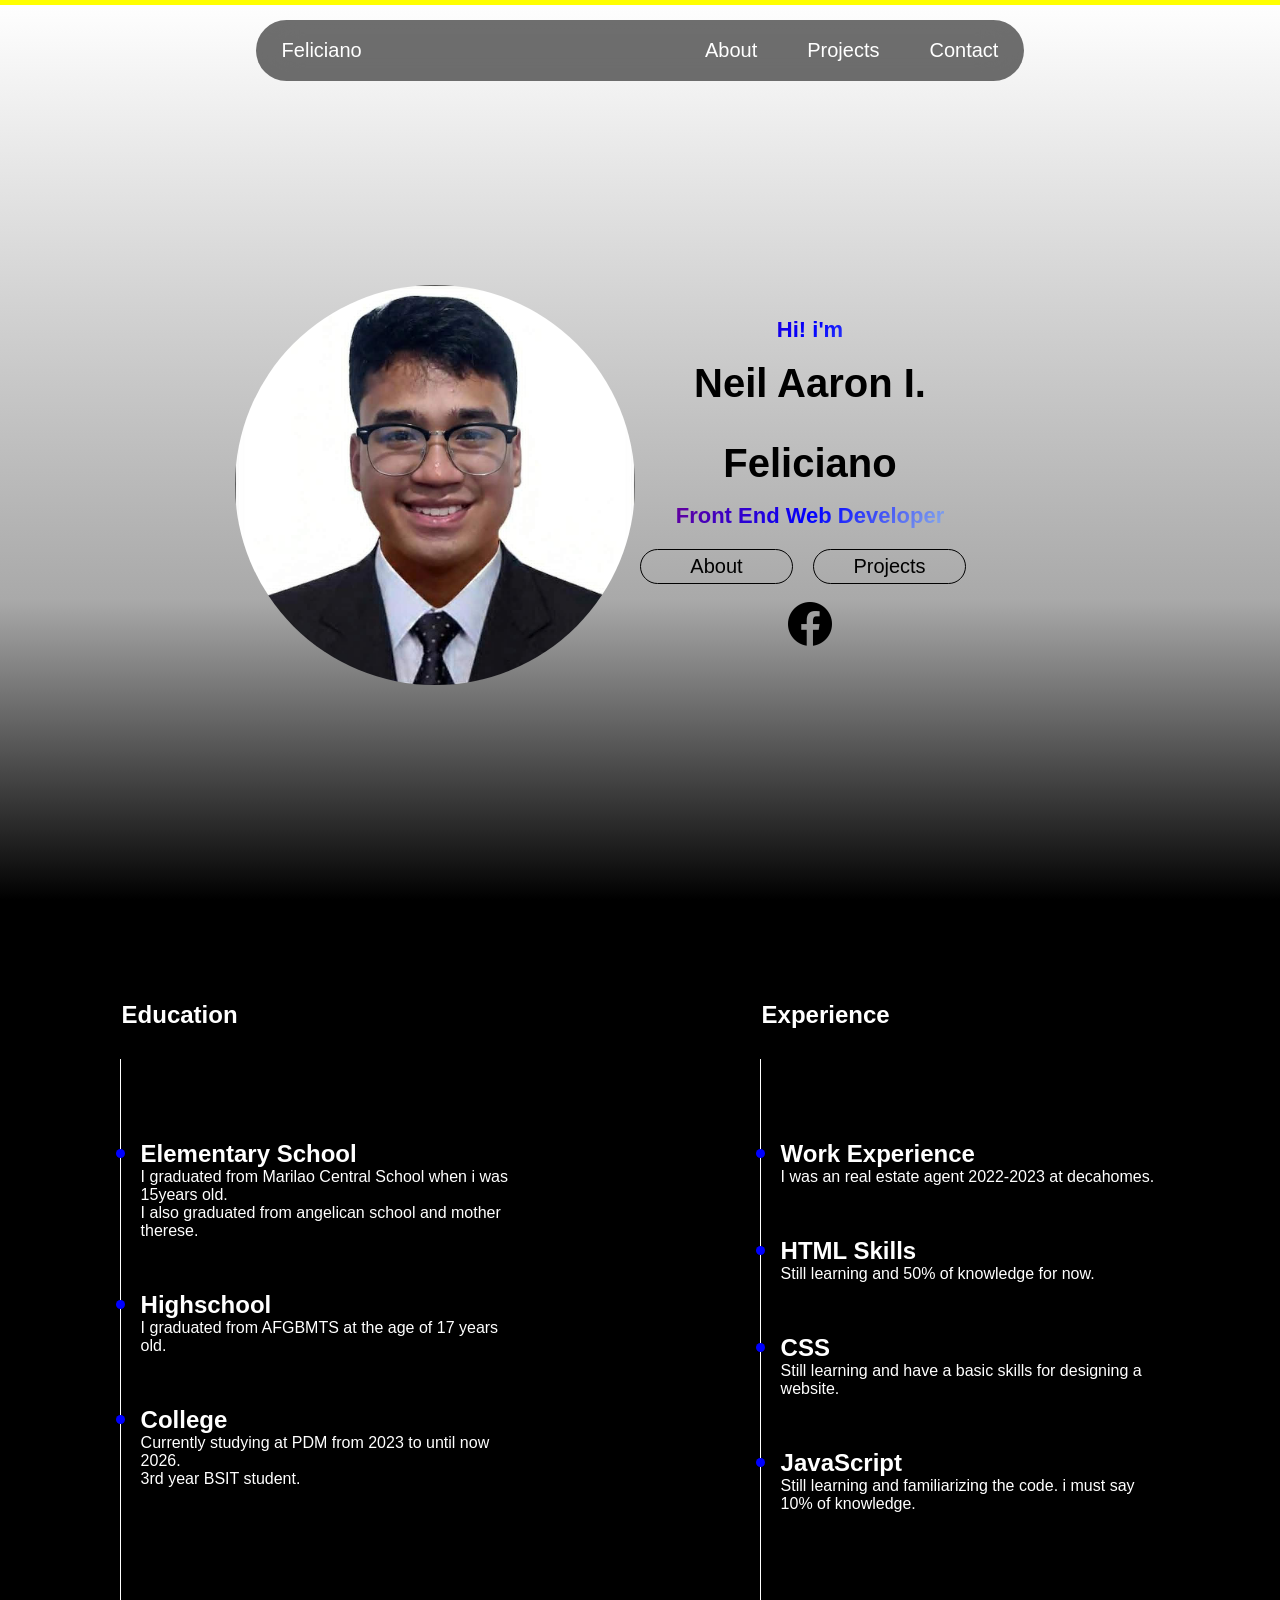
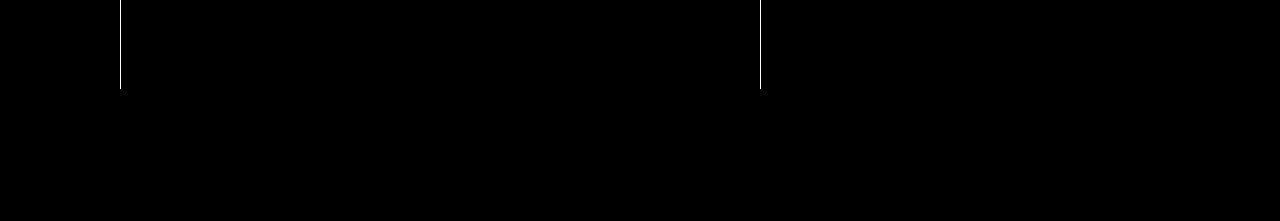
==== home.html @ b6f9da12 "Refactor code structure for improved readability and maintainability" ====
<!DOCTYPE html>
<html lang="en">
<head>
    <meta charset="UTF-8">
    <meta name="viewport" content="width=device-width, initial-scale=1.0">
    <title>My Portfolio</title>
    <link rel="stylesheet" href="home.css">
</head>
<body>

    <div id="progress"></div>

    <header>
        <a href="home.html">Feliciano</a>

        <nav class="navlink">
            <ul class="link">
                <li><a href="#about">About</a></li>
                <li><a href="#projects">Projects</a></li>
                <li><a href="#contact">Contact</a></li>
            </ul>
        </nav>
    </header>
    
    <main class="main">
        <section class="left-content">
            <div class="profile-card">

            </div>

        </section>

        <section class="right-content">
            <div class="profile-info">
                <p class="hi">Hi! i'm </p>
                <h1 class="name">Neil Aaron I. Feliciano</h1>
                <p class="skill">Front End Web Developer</p>

                <div class="btn">
                <div class="about">
                    <a href="#about">About</a>
                </div>

                <div class="projects">
                    <a href="#projects">Projects</a>
                </div>
                </div>

                <div class="logo">
                    <a href="https://www.facebook.com/share/19h9bkULti/" target="_blank">
                        <img src="facebook.png" alt="facebook">
                    </a>    
                </div>

            </div>
            
        </section>
    </main>

    <section id="about" class="aboutme">
        <div class="education">
            <h1 class="educ-h1">Education</h1>

            <div class="educ-info">
                <div class="info">

                    <div class="info-1">
                        <div class="school">
                        <ul>
                            <li><h1>Elementary School</h1></li>
                        </ul>
                            <p>I graduated from Marilao Central School when i was 15years old.</p>
                            <p>I also graduated from angelican school and mother therese. </p>
                        </div>

                        <div class="school">
                        <ul>
                            <li><h1>Highschool</h1></li>
                        </ul>
                            <p>I graduated from AFGBMTS at the age of 17 years old.</p>
                            
                        </div>

                        <div class="school">
                        <ul>
                            <li><h1>College</h1></li>
                        </ul>
                                <p>Currently studying at PDM from 2023 to until now 2026.</p>
                                <p>3rd year BSIT student.</p>
                        </div>

                    </div>
                </div>

            </div>

        </div>

        <div class="experience">
            <h1 class="exper-h1">
                Experience
            </h1>

            <div class="exper-info">
                <div class="info">
                    
                    <div class="info-2">
                        <div class="work-exper">
                            <ul>
                                <li>
                                    <h1>Work Experience</h1>
                                </li>
                            </ul>

                            <p>I was an real estate agent 2022-2023 at decahomes.</p>
                        </div>

                        <div class="html">
                            <ul>
                                <li>
                                    <h1>HTML Skills</h1>
                                </li>
                            </ul>
                            <p>Still learning and 50% of knowledge for now.</p>
                        </div>

                        <div class="css">
                            <ul>
                                <li>
                                    <h1>CSS</h1>
                                </li>
                            </ul>
                            <p>Still learning and have a basic skills for designing a website.</p>
                        </div>

                        <div class="java">
                            <ul>
                                <li>
                                    <h1>
                                        JavaScript
                                    </h1>
                                </li>
                            </ul>

                            <p>Still learning and familiarizing the code. i must say 10% of knowledge.</p>
                        </div>
                        
                    </div>

                </div>

            </div>

        </div>

    </section>
    
</body>
</html>
---- home.css ----
* {
  margin: 0;
  padding: 0;
  box-sizing: border-box;
}

html {
  scroll-behavior: smooth;
}

body {
  font-family: Impact, Haettenschweiler, "Arial Narrow Bold", sans-serif;
  scroll-behavior: smooth;
}

#progress {
  position: fixed;
  top: 0;
  left: 0;
  width: 100%;
  height: 5px;
  background: yellow;
  z-index: 9999;
  transform-origin: 0 50%;
  animation: growProgress 1s linear;
  animation-timeline: scroll();
}

@keyframes growProgress {
  from {
    transform: scale(0);
  }

  to {
    transform: scale(1);
  }
}

header {
  display: flex;
  justify-content: space-between;
  align-items: center;

  background: rgba(50, 50, 50, 0.7);
  backdrop-filter: blur(20px) saturate(150%);
  -webkit-backdrop-filter: blur(20px), saturate(150%);

  margin: 20px 20%;
  padding: 19px 2%;

  border-radius: 60px;

  width: 60%;

  position: fixed;
  top: 0;
  z-index: 100;
}

header a {
  color: white;
  text-decoration: none;
  display: inline-block;
  transition: 0.3s;

  font-size: 20px;
  position: relative;
}

header a::after {
  content: "";
  position: absolute;

  left: 0;
  bottom: 0;
  width: 0;
  height: 4px;
  background-color: black;
  transition: width 0.3s ease;
}

header a:hover::after {
  width: 100%;
}

header a:hover {
  transform: scale(1.2);
}

.link {
  display: flex;
  justify-content: space-between;
  align-items: center;

  gap: 50px;
}

.link li {
  list-style: none;
}

.link a {
  text-decoration: none;
  color: white;
}

main {
  display: flex;
}

.left-content {
  flex: 5;
  min-height: 80vh;

  display: flex;
  justify-content: center;
  align-items: center;
}

.profile-card {
  background-color: grey;
  padding: 200px;

  border-radius: 200px;

  margin-left: 230px;
  margin-top: 70px;

  background-image: url("me.jpg");
  background-position: center;
  background-size: cover;
  background-repeat: no-repeat;
}

.logo {
  margin-top: 15px;
}

.main {
  min-height: 100dvh;

  background: linear-gradient(180deg, white, lightgrey, darkgrey, black);
}

.right-content {
  flex: 5;
  min-height: 80dvh;

  text-align: center;

  display: flex;
  justify-content: center;
  align-items: center;
}

.profile-info {
  margin-right: 300px;
  margin-top: 70px;
}

.profile-info h1 {
  font-size: 40px;
  line-height: 2;
}

.profile-info p {
  font-family: Verdana, Geneva, Tahoma, sans-serif;
  font-size: 22px;

  font-weight: 600;

  background: linear-gradient(130deg, purple, blue, lightblue);
  -webkit-background-clip: text;
  -webkit-text-fill-color: transparent;
}

.about {
  border: 1px solid black;

  border-radius: 25px;
  padding: 5px;

  margin-top: 20px;
  margin-right: 10px;
  width: 45%;
}

.btn {
  display: flex;
}

.projects {
  border: 1px solid black;

  border-radius: 25px;
  padding: 5px;

  margin-top: 20px;
  margin-left: 10px;
  width: 45%;
}

.projects a {
  text-decoration: none;
  font-size: 20px;

  color: black;
  position: relative;
}

.projects a::after {
  content: "";
  position: absolute;

  left: 0;
  bottom: 0;
  width: 0;
  height: 2px;
  background-color: black;
  transition: width 0.3s ease;
}

.projects a:hover::after {
  width: 100%;
}

.about a {
  text-decoration: none;
  color: black;

  font-size: 20px;

  position: relative;
}

.about a::after {
  content: "";
  position: absolute;

  left: 0;
  bottom: 0;
  width: 0;
  height: 2px;
  background-color: black;
  transition: width 0.3s ease;
}

.about a:hover::after {
  width: 100%;
}

.aboutme {
  min-height: 50dvh;
  border-top: 1px solid black;
  background-color: black;

  display: flex;

  color: white;
}

.education {
  flex: 5;
  min-height: 80dvh;

  margin: 100px 7%;
}

.experience {
  flex: 5;
  min-height: 80vh;

  margin: 100px 7%;
}

.educ-info {
  border-left: 1px solid white;
  min-height: 70vh;

  padding: 30px;
  margin: 30px;

  position: relative;
}

.info-1 {
  position: absolute;
  left: 20px;
}

.exper-info {
  position: relative;
  border-left: 1px solid white;
  min-height: 70vh;

  padding: 30px;
  margin: 30px;
}

.educ-h1,
.exper-h1 {
  margin-left: 32px;

  font-family: Verdana, Geneva, Tahoma, sans-serif;
}

ul li::marker {
  font-size: 1.9rem;
  color: blue;
}

.school {
  margin-top: 45px;
}

.school h1,
.school p {
  font-family: Verdana, Geneva, Tahoma, sans-serif;
}

.info-2 {
  position: absolute;
  left: 20px;
}

.work-exper,
.html,
.css,
.java {
  margin-top: 45px;
}

.work-exper,
.html,
.css,
.java {
  font-family: Verdana, Geneva, Tahoma, sans-serif;
}

.exper-h1 {
  animation: appear linear;
  animation-timeline: view();
  animation-range: entry 0% cover 40%;
}

.educ-h1 {
  animation: appear linear;
  animation-timeline: view();
  animation-range: entry 0% cover 40%;
}

@keyframes appear {
  from {
    opacity: 0;
    transform: translateY(100px);
  }

  to {
    opacity: 1;
    transform: translateY(0);
  }
}

.info-1,
.info-2 {
  animation: slideInLeft 2s ease-in;
  animation-timeline: view();
  animation-range: entry 0% cover 40%;
}

@keyframes slideInLeft {
  from {
    opacity: 0;
    transform: translateX(150px);
  }

  to {
    opacity: 1;
    transform: translateX(0);
  }
}

.profile-card {
  animation: appear 1s ease-in;
}

.hi {
  animation: appear 0.5s ease-in;
}

.name {
  animation: appear 0.8s ease-in;
}

.skill {
  animation: appear 1s ease-in;
}

.about,
.projects {
  animation: appear 1.2s ease-in;
}

.logo {
  animation: appear 1.5s ease-in;
}
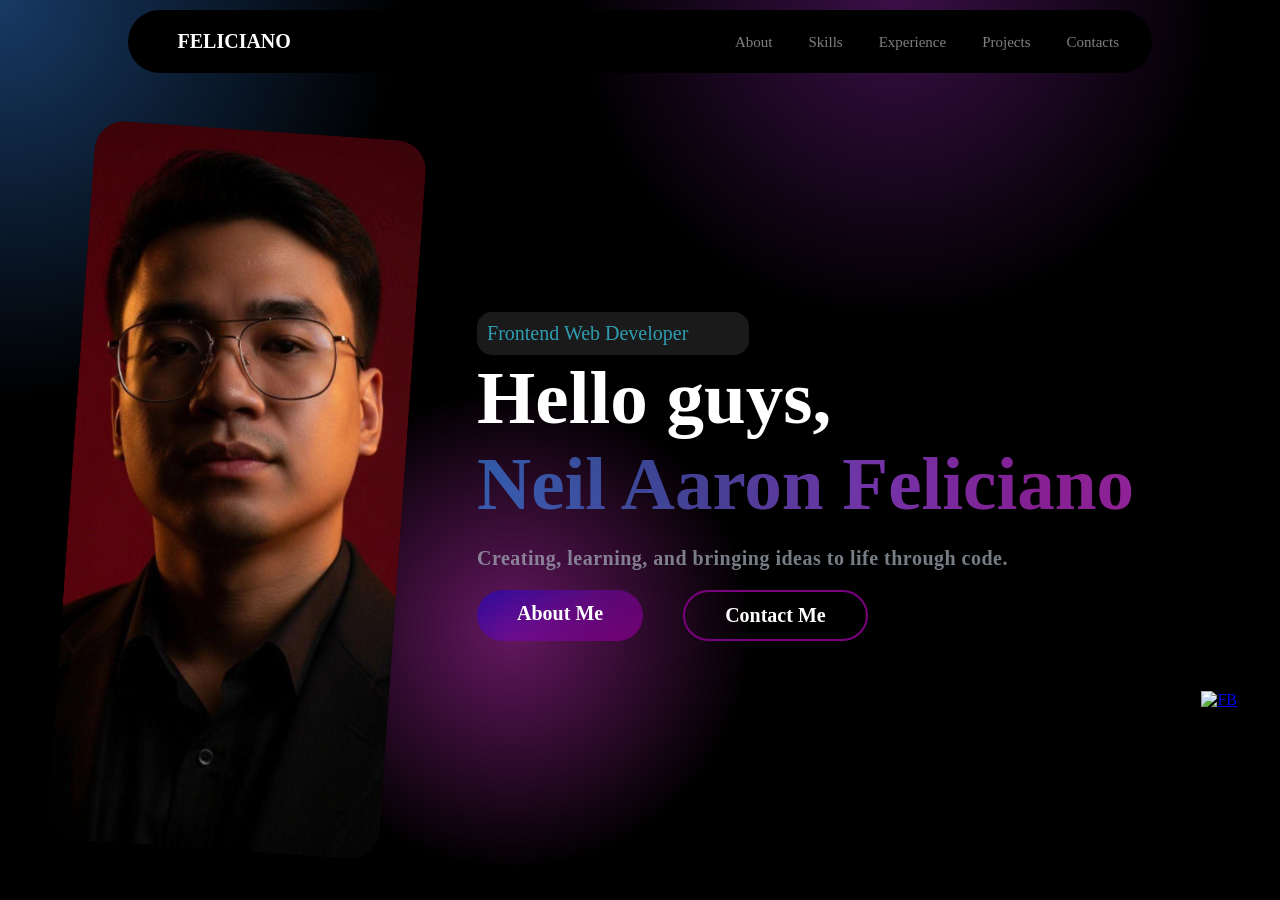
==== commit 9bda28e2: "Refactor code structure for improved readability and maintainability" ====
--- a/home.html
+++ b/home.html
@@ -3,157 +3,57 @@
 <head>
     <meta charset="UTF-8">
     <meta name="viewport" content="width=device-width, initial-scale=1.0">
-    <title>My Portfolio</title>
-    <link rel="stylesheet" href="home.css">
+    <title>Document</title>
+    <link rel="stylesheet" href="home.css   ">
 </head>
 <body>
 
-    <div id="progress"></div>
+    <div class="intro" id="home">
+        <div class="radial">
+        <header>
+            <a href="home.html" class="neil">FELICIANO</a>
 
-    <header>
-        <a href="home.html">Feliciano</a>
+            <nav class="navlink">
+                <ul class="links">
+                    <li><a href="">About</a></li>
+                    <li><a href="">Skills</a></li>
+                    <li><a href="">Experience</a></li>
+                    <li><a href="">Projects</a></li>
+                    <li><a href="">Contacts</a></li>
+                </ul>
+            </nav>
+        </header>
 
-        <nav class="navlink">
-            <ul class="link">
-                <li><a href="#about">About</a></li>
-                <li><a href="#projects">Projects</a></li>
-                <li><a href="#contact">Contact</a></li>
-            </ul>
-        </nav>
-    </header>
-    
-    <main class="main">
-        <section class="left-content">
-            <div class="profile-card">
-
-            </div>
-
-        </section>
-
-        <section class="right-content">
-            <div class="profile-info">
-                <p class="hi">Hi! i'm </p>
-                <h1 class="name">Neil Aaron I. Feliciano</h1>
-                <p class="skill">Front End Web Developer</p>
-
-                <div class="btn">
-                <div class="about">
-                    <a href="#about">About</a>
-                </div>
-
-                <div class="projects">
-                    <a href="#projects">Projects</a>
-                </div>
-                </div>
-
-                <div class="logo">
-                    <a href="https://www.facebook.com/share/19h9bkULti/" target="_blank">
-                        <img src="facebook.png" alt="facebook">
-                    </a>    
-                </div>
-
-            </div>
-            
-        </section>
-    </main>
-
-    <section id="about" class="aboutme">
-        <div class="education">
-            <h1 class="educ-h1">Education</h1>
-
-            <div class="educ-info">
-                <div class="info">
-
-                    <div class="info-1">
-                        <div class="school">
-                        <ul>
-                            <li><h1>Elementary School</h1></li>
-                        </ul>
-                            <p>I graduated from Marilao Central School when i was 15years old.</p>
-                            <p>I also graduated from angelican school and mother therese. </p>
-                        </div>
-
-                        <div class="school">
-                        <ul>
-                            <li><h1>Highschool</h1></li>
-                        </ul>
-                            <p>I graduated from AFGBMTS at the age of 17 years old.</p>
-                            
-                        </div>
-
-                        <div class="school">
-                        <ul>
-                            <li><h1>College</h1></li>
-                        </ul>
-                                <p>Currently studying at PDM from 2023 to until now 2026.</p>
-                                <p>3rd year BSIT student.</p>
-                        </div>
-
-                    </div>
-                </div>
-
-            </div>
-
-        </div>
-
-        <div class="experience">
-            <h1 class="exper-h1">
-                Experience
-            </h1>
-
-            <div class="exper-info">
-                <div class="info">
-                    
-                    <div class="info-2">
-                        <div class="work-exper">
-                            <ul>
-                                <li>
-                                    <h1>Work Experience</h1>
-                                </li>
-                            </ul>
-
-                            <p>I was an real estate agent 2022-2023 at decahomes.</p>
-                        </div>
-
-                        <div class="html">
-                            <ul>
-                                <li>
-                                    <h1>HTML Skills</h1>
-                                </li>
-                            </ul>
-                            <p>Still learning and 50% of knowledge for now.</p>
-                        </div>
-
-                        <div class="css">
-                            <ul>
-                                <li>
-                                    <h1>CSS</h1>
-                                </li>
-                            </ul>
-                            <p>Still learning and have a basic skills for designing a website.</p>
-                        </div>
-
-                        <div class="java">
-                            <ul>
-                                <li>
-                                    <h1>
-                                        JavaScript
-                                    </h1>
-                                </li>
-                            </ul>
-
-                            <p>Still learning and familiarizing the code. i must say 10% of knowledge.</p>
-                        </div>
-                        
-                    </div>
+        <div class="main">
+            <div class="aside">
+                <div class="pic">
 
                 </div>
 
             </div>
 
+            <div class="section">
+                <div class="info">
+                    <p class="welcome"> Frontend Web Developer</p>
+                    <h1 class="name">Hello guys,</h1>
+                    <h1 class="name2">Neil Aaron Feliciano</h1>
+                    <p class="message">Creating, learning, and bringing ideas to life through code.</p>
+
+                <div class="contain-a">
+                <a class="btn1" href="#aboutme">About Me</a>
+                <a class="btn">Contact Me</a>
+                </div>
+
+                <div class="image">
+                    <a href="https://www.facebook.com/share/1DxcHCXKs8/"><img src="facebook (1).png" alt="FB" class="Fb"></a>
+                </div>
+                </div>
+                
+            </div>
+
         </div>
-
-    </section>
+        </div>
+    </div>
     
 </body>
 </html>
--- a/home.css
+++ b/home.css
@@ -8,399 +8,304 @@
   scroll-behavior: smooth;
 }
 
-body {
-  font-family: Impact, Haettenschweiler, "Arial Narrow Bold", sans-serif;
-  scroll-behavior: smooth;
-}
-
-#progress {
+.radial {
+  background:
+    radial-gradient(circle 400px at 0% 0%, #3584e570, transparent 100%),
+    radial-gradient(circle 300px at 40% 70%, #e535dc70, transparent 80%),
+    radial-gradient(circle 400px at 70% 0%, #ad2cd456, transparent 80%);
+}
+
+.intro {
+  background-color: black;
+  min-height: 100dvh;
+}
+
+header {
+  display: flex;
+  justify-content: space-between;
+  align-items: center;
+
+  background: black;
+
+  backdrop-filter: blur(10px) saturate(150%);
+  -webkit-backdrop-filter: blur(10px) saturate(150%);
+
+  width: 80%;
+  padding: 20px;
+  margin: 10px 10%;
+  border-radius: 40px;
+
+  animation: fromtop 1.5s ease;
+
+  z-index: 999;
+
   position: fixed;
   top: 0;
-  left: 0;
-  width: 100%;
-  height: 5px;
-  background: yellow;
-  z-index: 9999;
-  transform-origin: 0 50%;
-  animation: growProgress 1s linear;
-  animation-timeline: scroll();
-}
-
-@keyframes growProgress {
-  from {
-    transform: scale(0);
-  }
-
-  to {
-    transform: scale(1);
-  }
-}
-
-header {
-  display: flex;
-  justify-content: space-between;
-  align-items: center;
-
-  background: rgba(50, 50, 50, 0.7);
-  backdrop-filter: blur(20px) saturate(150%);
-  -webkit-backdrop-filter: blur(20px), saturate(150%);
-
-  margin: 20px 20%;
-  padding: 19px 2%;
-
-  border-radius: 60px;
-
-  width: 60%;
-
-  position: fixed;
-  top: 0;
-  z-index: 100;
-}
-
-header a {
-  color: white;
+}
+
+.neil {
   text-decoration: none;
-  display: inline-block;
-  transition: 0.3s;
-
-  font-size: 20px;
-  position: relative;
-}
-
-header a::after {
-  content: "";
-  position: absolute;
-
-  left: 0;
-  bottom: 0;
-  width: 0;
-  height: 4px;
-  background-color: black;
-  transition: width 0.3s ease;
-}
-
-header a:hover::after {
-  width: 100%;
-}
-
-header a:hover {
+  color: white;
+
+  font-size: 20px;
+  font-family: Arial Rounded mt;
+  font-weight: 600;
+
+  margin: 0 3%;
+
+  transition: 0.3s;
+}
+
+.neil:hover {
   transform: scale(1.2);
 }
 
-.link {
-  display: flex;
-  justify-content: space-between;
-  align-items: center;
-
-  gap: 50px;
-}
-
-.link li {
-  list-style: none;
-}
-
-.link a {
-  text-decoration: none;
-  color: white;
-}
-
-main {
-  display: flex;
-}
-
-.left-content {
-  flex: 5;
-  min-height: 80vh;
-
+.links {
   display: flex;
   justify-content: center;
   align-items: center;
-}
-
-.profile-card {
-  background-color: grey;
-  padding: 200px;
-
-  border-radius: 200px;
-
-  margin-left: 230px;
-  margin-top: 70px;
-
-  background-image: url("me.jpg");
+
+  gap: 10px;
+}
+
+.links li {
+  list-style: none;
+}
+
+.links a {
+  text-decoration: none;
+  color: grey;
+
+  padding: 13px;
+
+  border-radius: 20px;
+
+  font-size: 15px;
+  font-family: Arial Rounded mt;
+
+  transition: 0.3s;
+}
+
+.links a:hover {
+  color: white;
+}
+
+.links button {
+  border: 0;
+  padding: 13px 20px;
+  border-radius: 20px;
+  background: transparent;
+  color: white;
+  cursor: pointer;
+  font-size: 20px;
+  font-family: impact;
+  transition: 0.3s;
+
+  font-family: Arial Rounded mt;
+}
+
+.contain-a {
+  margin-top: 20px;
+  display: flex;
+  justify-content: flex-start;
+}
+
+.image {
+  display: flex;
+  justify-content: end;
+}
+
+.main {
+  display: flex;
+}
+
+.section {
+  min-height: 100dvh;
+  flex: 1.7;
+
+  display: flex;
+  justify-content: center;
+  align-items: center;
+}
+
+.info {
+  margin-bottom: -120px;
+  max-width: 800px;
+  width: 100%;
+}
+
+.name {
+  font-size: 75px;
+
+  font-family: Arial Rounded mt;
+
+  color: white;
+  font-weight: bolder;
+  display: flex;
+  justify-content: flex-start;
+
+  animation: fromleft1 2s ease;
+}
+
+.name2 {
+  font-size: 75px;
+
+  background:
+    radial-gradient(circle at left, #3584e5ac, transparent 70%),
+    radial-gradient(circle at center, #ad2cd4a0, transparent 120%),
+    radial-gradient(circle at right, #e535dcbc, transparent 80%);
+
+  -webkit-background-clip: text;
+  -webkit-text-fill-color: transparent;
+
+  font-family: Arial Rounded mt;
+  font-weight: bolder;
+  display: flex;
+  justify-content: flex-start;
+}
+
+.welcome {
+  display: flex;
+  justify-content: start;
+  font-size: 20px;
+  font-family: Arial Rounded mt;
+
+  animation: appear2 1.5s ease;
+
+  color: #35c8e5c0;
+  background-color: rgba(255, 255, 255, 0.1);
+  backdrop-filter: blur(20px) saturate(150%);
+  -webkit-backdrop-filter: blur(20px) saturate(150%);
+
+  width: 34%;
+  border-radius: 15px;
+  padding: 10px;
+}
+
+.message {
+  color: #aab4c0b1;
+  font-family: Arial Rounded mt;
+  font-weight: bolder;
+  letter-spacing: 0.5px;
+  font-size: 20px;
+
+  margin-right: 8%;
+
+  display: flex;
+  justify-content: flex-start;
+  text-align: start;
+
+  animation: fromleft2 2s ease;
+
+  margin-top: 20px;
+}
+
+.aside {
+  min-height: 1;
+  flex: 1;
+}
+
+.container {
+  display: flex;
+  justify-content: end;
+
+  gap: 30px;
+}
+
+.btn1 {
+  text-decoration: none;
+  background: linear-gradient(
+    150deg,
+    rgba(0, 0, 255, 0.427),
+    rgba(121, 2, 185, 0.493),
+    rgba(128, 0, 128, 0.847)
+  );
+
+  color: white;
+  font-size: 20px;
+  font-weight: 900;
+
+  font-family: Arial Rounded mt;
+
+  margin-right: 40px;
+  padding: 12px;
+  padding-left: 40px;
+  padding-right: 40px;
+  border-radius: 30px;
+
+  transition: 0.3s;
+}
+
+.btn1:hover {
+  box-shadow: 0 0 40px purple;
+}
+
+.btn {
+  background-color: transparent;
+  color: white;
+  font-weight: 900;
+
+  border: 2px solid rgb(122, 0, 128);
+  font-size: 20px;
+
+  font-family: Arial Rounded mt;
+
+  padding: 12px;
+  padding-left: 40px;
+  padding-right: 40px;
+  border-radius: 30px;
+
+  transition: 0.3s;
+}
+
+.btn:hover {
+  background-color: purple;
+  color: black;
+  box-shadow: 0 0 40px purple;
+}
+
+.aside {
+  display: flex;
+  justify-content: center;
+  align-items: center;
+}
+
+.pic {
+  margin-top: 80px;
+  background-color: black;
+  min-height: 80vh;
+  width: 70%;
+  border-radius: 30px;
+
+  background-image: url("FB_IMG_1790065355883.jpg");
   background-position: center;
   background-size: cover;
   background-repeat: no-repeat;
-}
-
-.logo {
-  margin-top: 15px;
-}
-
-.main {
-  min-height: 100dvh;
-
-  background: linear-gradient(180deg, white, lightgrey, darkgrey, black);
-}
-
-.right-content {
-  flex: 5;
-  min-height: 80dvh;
-
-  text-align: center;
-
-  display: flex;
-  justify-content: center;
-  align-items: center;
-}
-
-.profile-info {
-  margin-right: 300px;
-  margin-top: 70px;
-}
-
-.profile-info h1 {
-  font-size: 40px;
-  line-height: 2;
-}
-
-.profile-info p {
-  font-family: Verdana, Geneva, Tahoma, sans-serif;
-  font-size: 22px;
-
-  font-weight: 600;
-
-  background: linear-gradient(130deg, purple, blue, lightblue);
-  -webkit-background-clip: text;
-  -webkit-text-fill-color: transparent;
-}
-
-.about {
-  border: 1px solid black;
-
-  border-radius: 25px;
-  padding: 5px;
-
-  margin-top: 20px;
-  margin-right: 10px;
-  width: 45%;
-}
-
-.btn {
-  display: flex;
-}
-
-.projects {
-  border: 1px solid black;
-
-  border-radius: 25px;
-  padding: 5px;
-
-  margin-top: 20px;
-  margin-left: 10px;
-  width: 45%;
-}
-
-.projects a {
-  text-decoration: none;
-  font-size: 20px;
-
-  color: black;
-  position: relative;
-}
-
-.projects a::after {
-  content: "";
-  position: absolute;
-
-  left: 0;
-  bottom: 0;
-  width: 0;
-  height: 2px;
-  background-color: black;
-  transition: width 0.3s ease;
-}
-
-.projects a:hover::after {
-  width: 100%;
-}
-
-.about a {
-  text-decoration: none;
-  color: black;
-
-  font-size: 20px;
-
-  position: relative;
-}
-
-.about a::after {
-  content: "";
-  position: absolute;
-
-  left: 0;
-  bottom: 0;
-  width: 0;
-  height: 2px;
-  background-color: black;
-  transition: width 0.3s ease;
-}
-
-.about a:hover::after {
-  width: 100%;
-}
-
-.aboutme {
-  min-height: 50dvh;
-  border-top: 1px solid black;
-  background-color: black;
-
-  display: flex;
-
-  color: white;
-}
-
-.education {
-  flex: 5;
-  min-height: 80dvh;
-
-  margin: 100px 7%;
-}
-
-.experience {
-  flex: 5;
-  min-height: 80vh;
-
-  margin: 100px 7%;
-}
-
-.educ-info {
-  border-left: 1px solid white;
-  min-height: 70vh;
-
-  padding: 30px;
-  margin: 30px;
-
-  position: relative;
-}
-
-.info-1 {
-  position: absolute;
-  left: 20px;
-}
-
-.exper-info {
-  position: relative;
-  border-left: 1px solid white;
-  min-height: 70vh;
-
-  padding: 30px;
-  margin: 30px;
-}
-
-.educ-h1,
-.exper-h1 {
-  margin-left: 32px;
-
-  font-family: Verdana, Geneva, Tahoma, sans-serif;
-}
-
-ul li::marker {
-  font-size: 1.9rem;
-  color: blue;
-}
-
-.school {
-  margin-top: 45px;
-}
-
-.school h1,
-.school p {
-  font-family: Verdana, Geneva, Tahoma, sans-serif;
-}
-
-.info-2 {
-  position: absolute;
-  left: 20px;
-}
-
-.work-exper,
-.html,
-.css,
-.java {
-  margin-top: 45px;
-}
-
-.work-exper,
-.html,
-.css,
-.java {
-  font-family: Verdana, Geneva, Tahoma, sans-serif;
-}
-
-.exper-h1 {
-  animation: appear linear;
-  animation-timeline: view();
-  animation-range: entry 0% cover 40%;
-}
-
-.educ-h1 {
-  animation: appear linear;
-  animation-timeline: view();
-  animation-range: entry 0% cover 40%;
-}
-
-@keyframes appear {
-  from {
-    opacity: 0;
-    transform: translateY(100px);
-  }
-
-  to {
-    opacity: 1;
-    transform: translateY(0);
-  }
-}
-
-.info-1,
-.info-2 {
-  animation: slideInLeft 2s ease-in;
-  animation-timeline: view();
-  animation-range: entry 0% cover 40%;
-}
-
-@keyframes slideInLeft {
-  from {
-    opacity: 0;
-    transform: translateX(150px);
-  }
-
-  to {
-    opacity: 1;
-    transform: translateX(0);
-  }
-}
-
-.profile-card {
-  animation: appear 1s ease-in;
-}
-
-.hi {
-  animation: appear 0.5s ease-in;
-}
-
-.name {
-  animation: appear 0.8s ease-in;
-}
-
-.skill {
-  animation: appear 1s ease-in;
-}
-
-.about,
-.projects {
-  animation: appear 1.2s ease-in;
-}
-
-.logo {
-  animation: appear 1.5s ease-in;
-}
+
+  transform: rotate(4deg);
+
+  animation: appear 3s ease;
+
+  transition: 0.3s;
+}
+
+.pic:hover {
+  transform: scale(1.04);
+  border: 1px solid rgb(60, 0, 128);
+  box-shadow: 0 0 80px rgb(60, 0, 128);
+
+  object-fit: fill;
+}
+
+.Fb {
+  height: 50px;
+  margin-top: 50px;
+
+  margin-right: 40px;
+
+  transition: 0.3s;
+}
+
+.image img:hover {
+  transform: scale(1.2);
+}
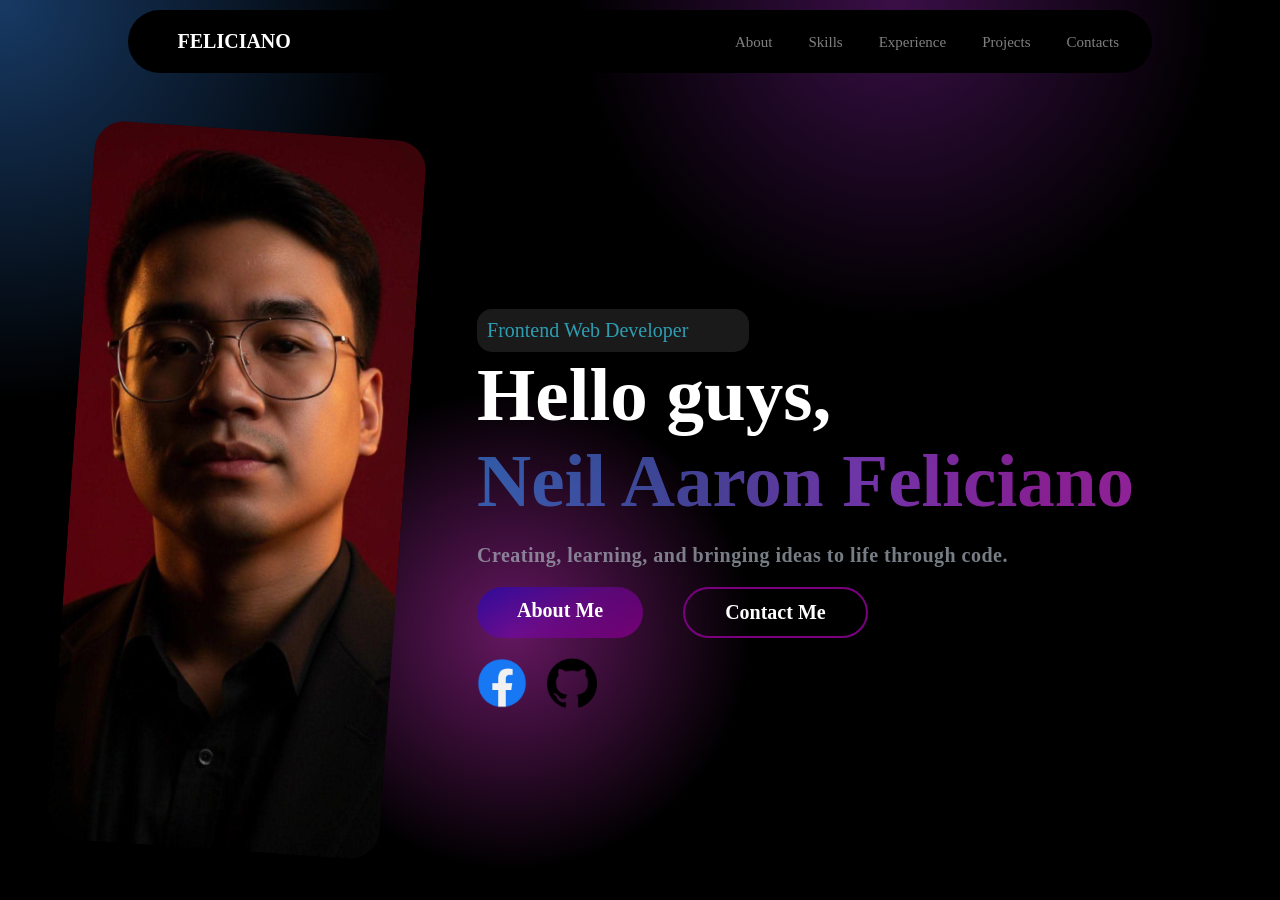
==== commit e7ac6aa3: "Add GitHub logo image to the repository" ====
--- a/home.html
+++ b/home.html
@@ -4,7 +4,7 @@
     <meta charset="UTF-8">
     <meta name="viewport" content="width=device-width, initial-scale=1.0">
     <title>Document</title>
-    <link rel="stylesheet" href="home.css   ">
+    <link rel="stylesheet" href="home.css">
 </head>
 <body>
 
@@ -45,7 +45,9 @@
                 </div>
 
                 <div class="image">
-                    <a href="https://www.facebook.com/share/1DxcHCXKs8/"><img src="facebook (1).png" alt="FB" class="Fb"></a>
+                    <a href="https://www.facebook.com/share/1DxcHCXKs8/"><img src="facebook (2).png" alt="FB" class="Fb"></a>
+
+                    <a href="https://github.com/Xhinger"><img src="github.png" alt="github" class="git"></a>
                 </div>
                 </div>
                 
--- a/home.css
+++ b/home.css
@@ -108,11 +108,6 @@
   margin-top: 20px;
   display: flex;
   justify-content: flex-start;
-}
-
-.image {
-  display: flex;
-  justify-content: end;
 }
 
 .main {
@@ -297,9 +292,23 @@
   object-fit: fill;
 }
 
+.image {
+  display: flex;
+  justify-content: flex-start;
+}
+
 .Fb {
   height: 50px;
-  margin-top: 50px;
+  margin-top: 20px;
+
+  margin-right: 20px;
+
+  transition: 0.3s;
+}
+
+.git {
+  height: 50px;
+  margin-top: 20px;
 
   margin-right: 40px;
 
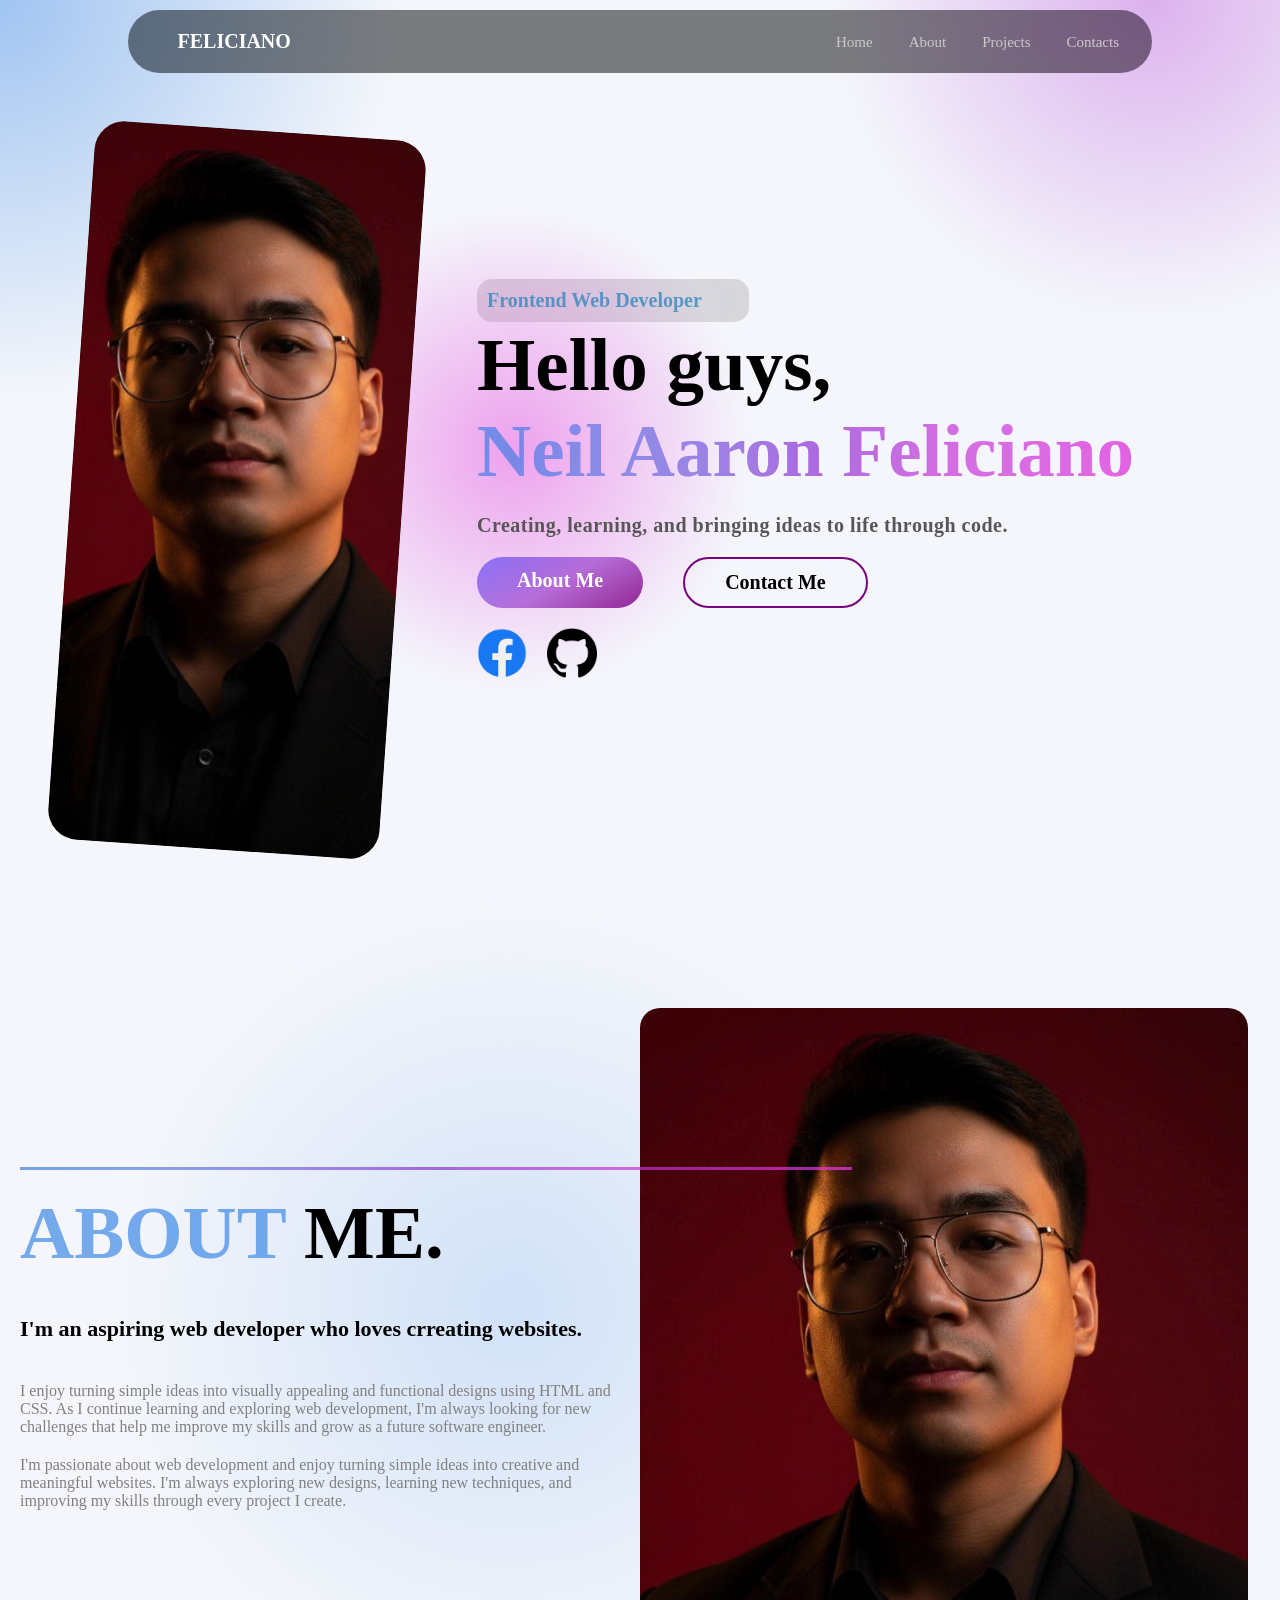
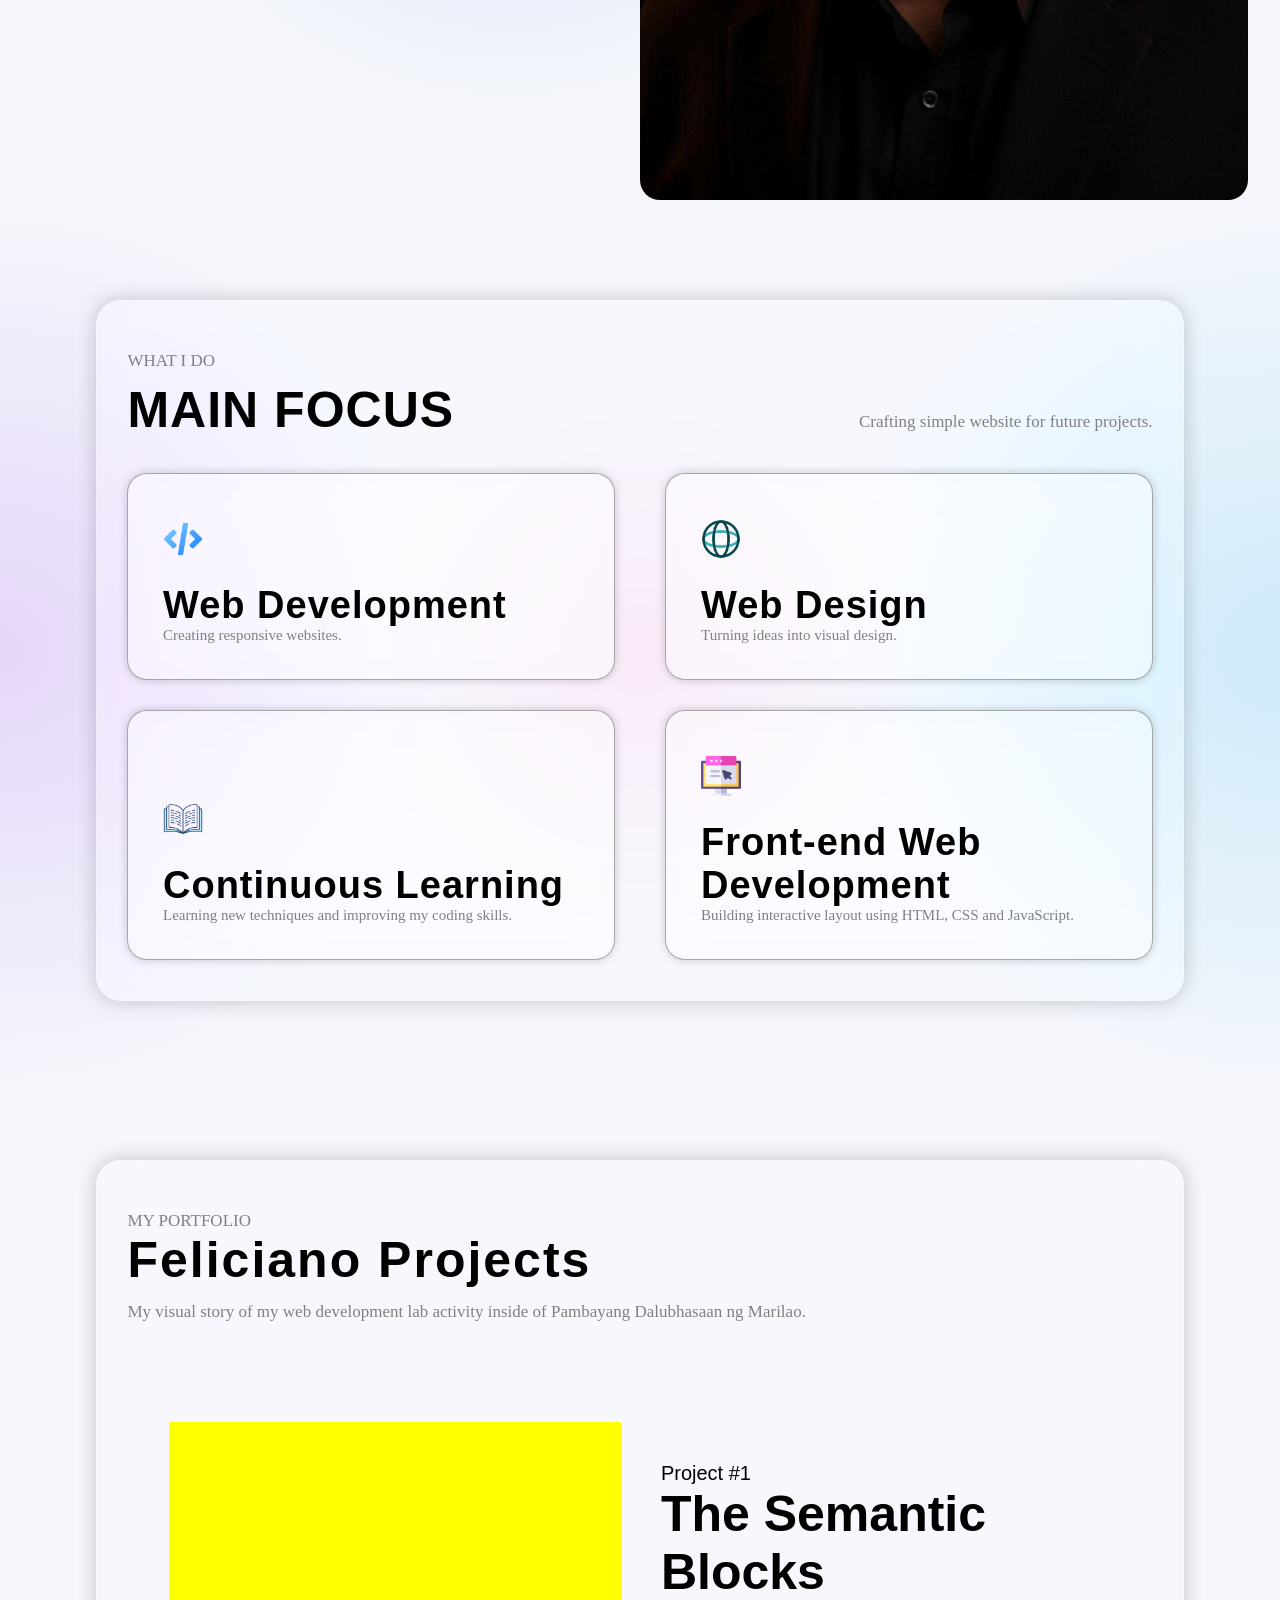
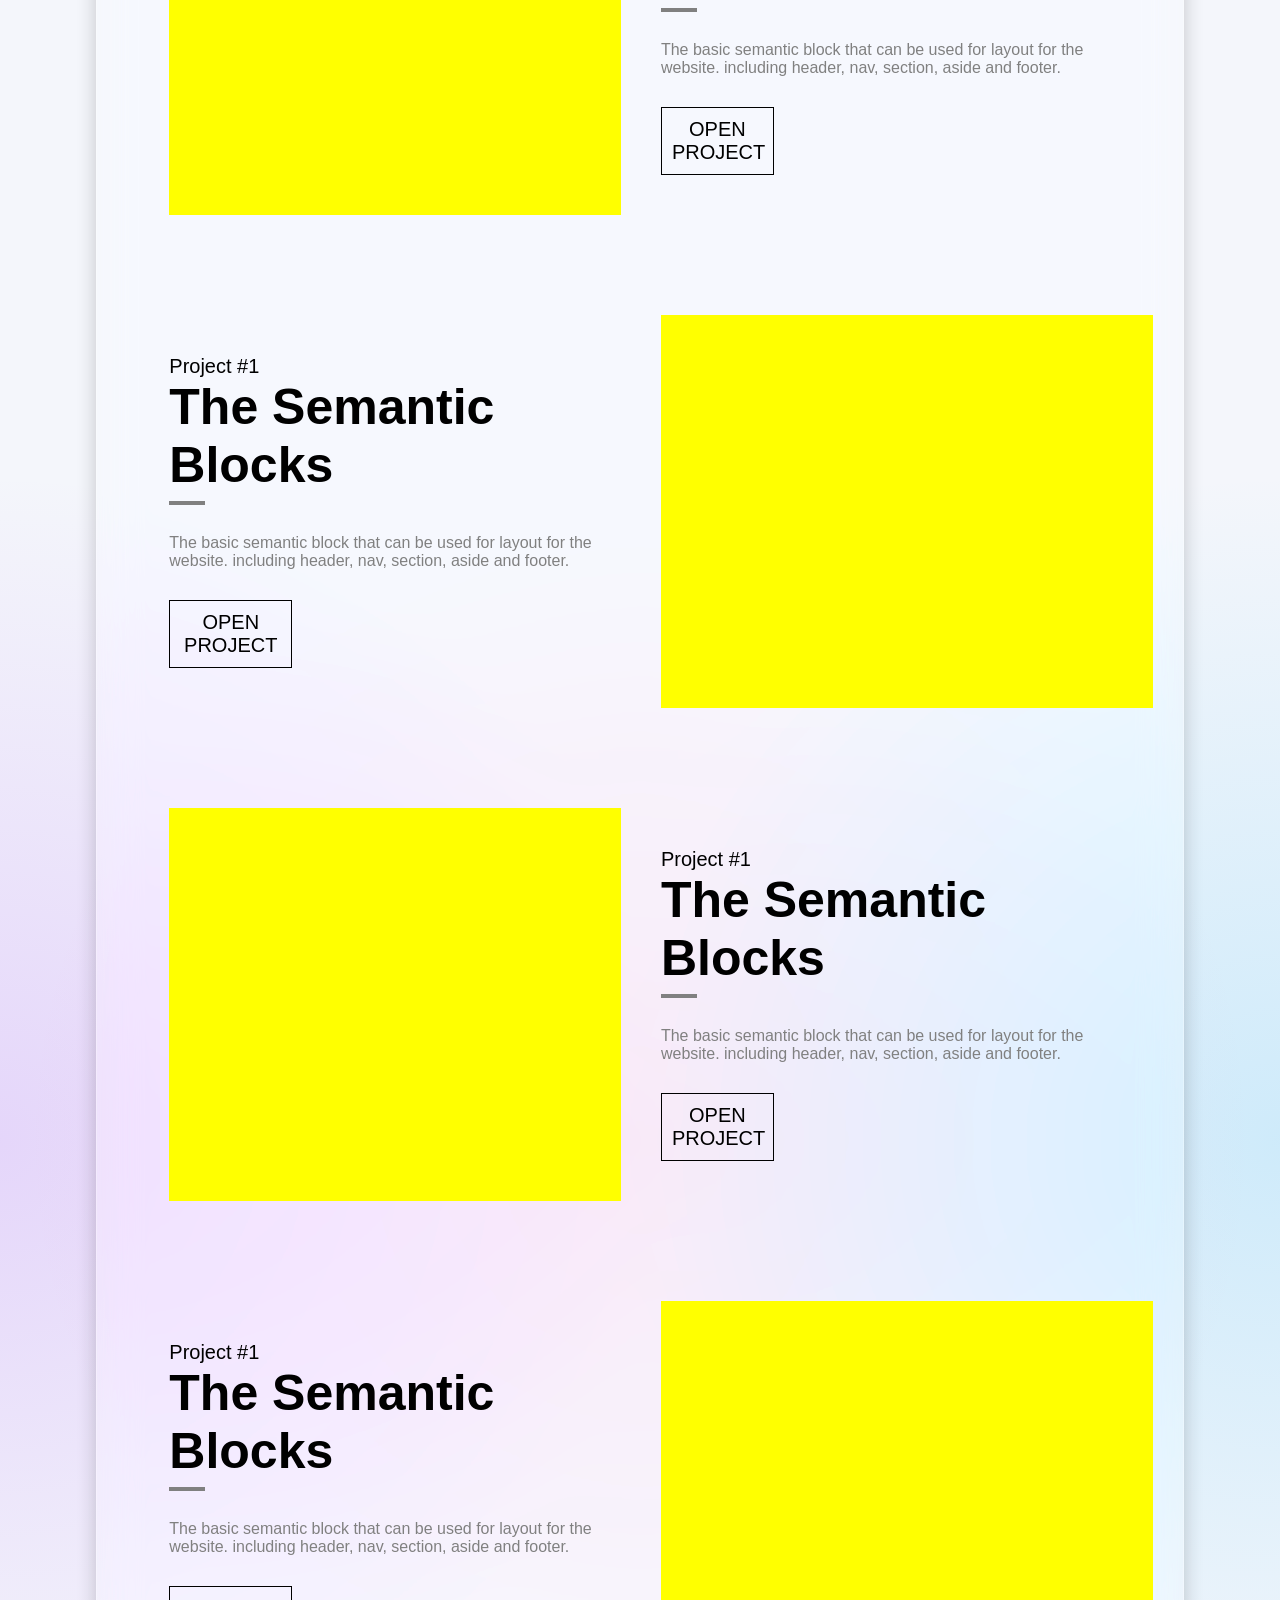
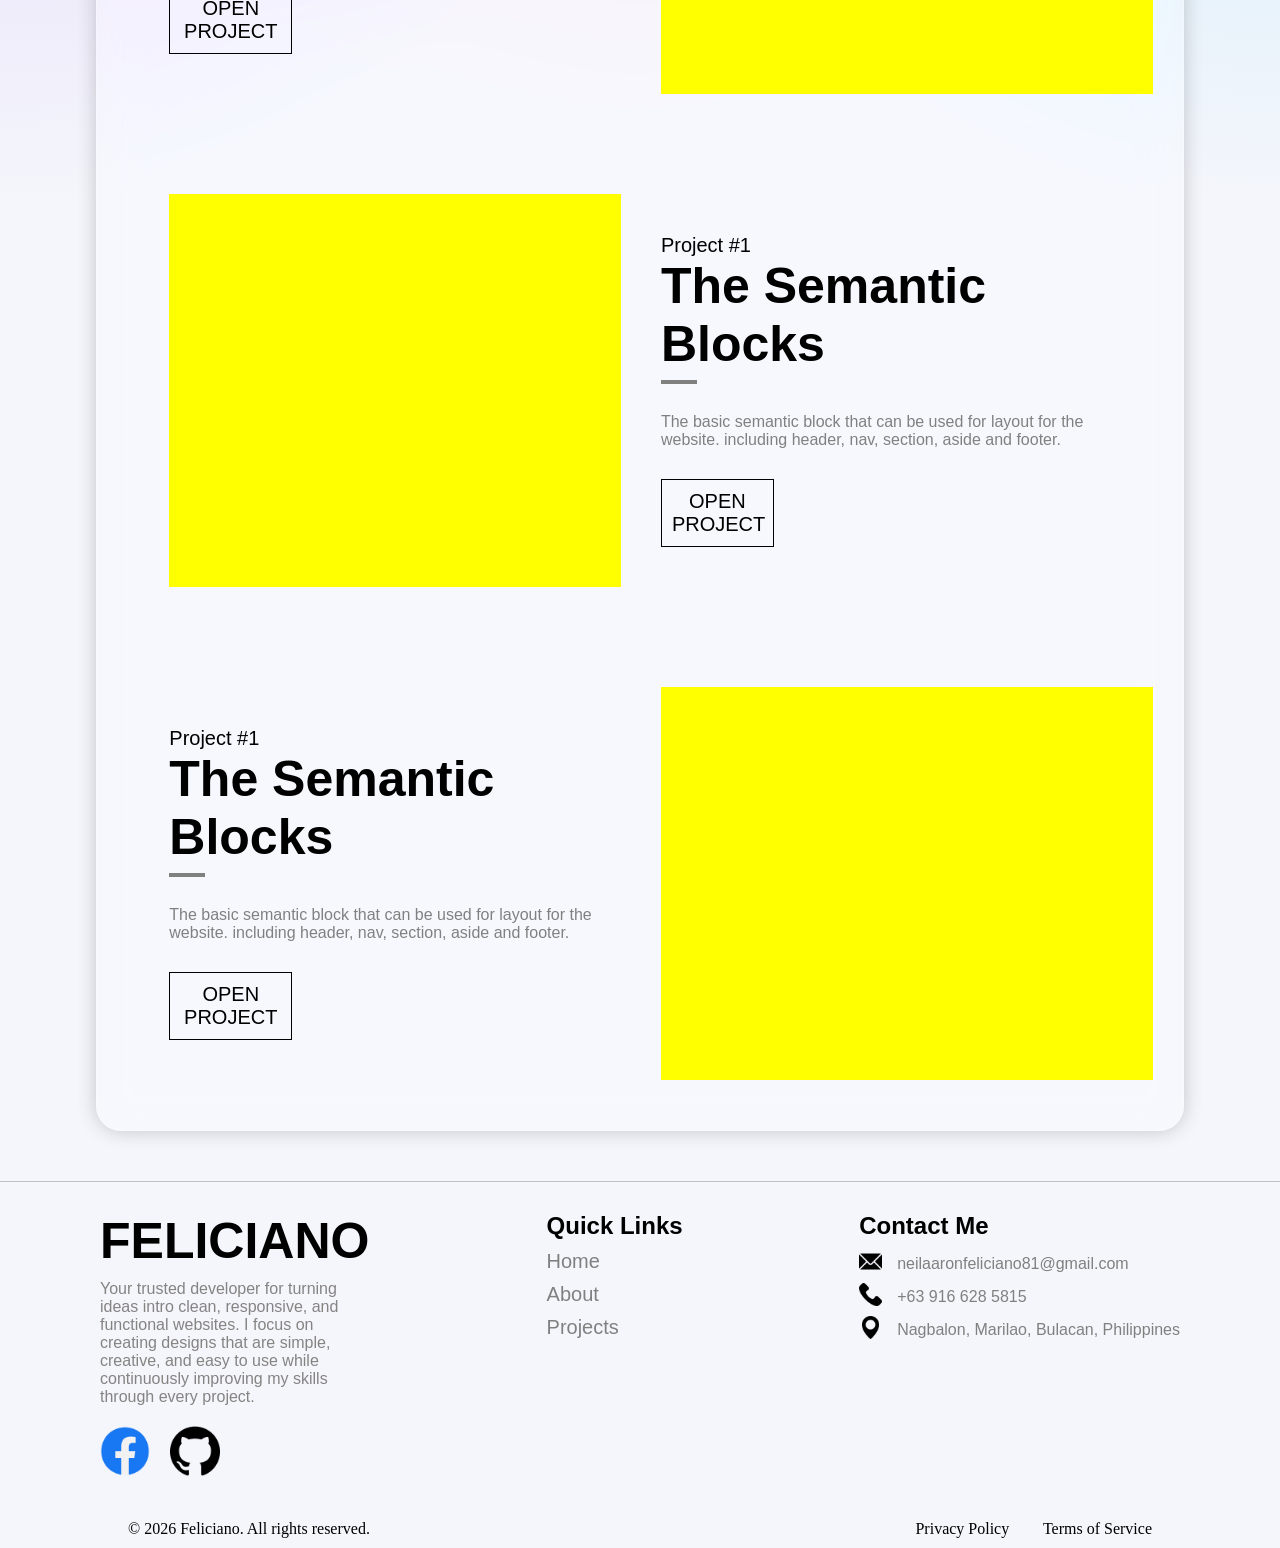
==== commit ef252098: "Refactor code structure for improved readability and maintainability" ====
--- a/home.html
+++ b/home.html
@@ -3,7 +3,7 @@
 <head>
     <meta charset="UTF-8">
     <meta name="viewport" content="width=device-width, initial-scale=1.0">
-    <title>Document</title>
+    <title>Feliciano</title>
     <link rel="stylesheet" href="home.css">
 </head>
 <body>
@@ -15,11 +15,10 @@
 
             <nav class="navlink">
                 <ul class="links">
-                    <li><a href="">About</a></li>
-                    <li><a href="">Skills</a></li>
-                    <li><a href="">Experience</a></li>
-                    <li><a href="">Projects</a></li>
-                    <li><a href="">Contacts</a></li>
+                    <li><a href="#home">Home</a></li>
+                    <li><a href="#about">About</a></li>
+                    <li><a href="#projects">Projects</a></li>
+                    <li><a href="#contact">Contacts</a></li>
                 </ul>
             </nav>
         </header>
@@ -40,8 +39,8 @@
                     <p class="message">Creating, learning, and bringing ideas to life through code.</p>
 
                 <div class="contain-a">
-                <a class="btn1" href="#aboutme">About Me</a>
-                <a class="btn">Contact Me</a>
+                <a class="btn1" href="#about">About Me</a>
+                <a class="btn" href="#contact">Contact Me</a>
                 </div>
 
                 <div class="image">
@@ -56,6 +55,227 @@
         </div>
         </div>
     </div>
-    
+
+    <section class="aboutme" id="about">
+        <div class="radiant-back">
+            <div class="about-container">
+                <div class="left-side">
+                    <div class="info-me">
+                        <h1 class="head1"><span class="blue-col">ABOUT</span> ME.</h1>
+                        <h1 class="head2">I'm an aspiring web developer who loves crreating websites.</h1>
+                        <p class="para-1">I enjoy turning simple ideas into visually appealing and functional designs using HTML and CSS. As I continue learning and exploring web development, I'm always looking for new challenges that help me improve my skills and grow as a future software engineer.</p>
+                        <p>I'm passionate about web development and enjoy turning simple ideas into creative and meaningful websites. I'm always exploring new designs, learning new techniques, and improving my skills through every project I create.</p>
+
+                    </div>
+
+                </div>
+
+                <div class="right-side">
+                    <div class="my-pic">
+
+                    </div>
+
+                </div>
+
+            </div>
+
+        </div>
+    </section>
+
+    <section class="sec-2">
+        <div class="back-design">
+            <div class="main-content">
+                <p class="p">WHAT I DO</p>
+
+                <div class="content">
+                    <h1>MAIN FOCUS</h1>
+                    <p>Crafting simple website for future projects.</p>
+                </div>
+
+                <div class="contain-2">
+                    <div class="card">
+                        <div class="web-logo">
+                        <img src="code.png" alt="web-logo" class="logo">
+                        </div>
+                        <h1>Web Development</h1>
+                        <p>Creating responsive websites.</p>
+                    </div>
+
+                    <div class="card">
+                        <div class="web-logo">
+                        <img src="web.png" alt="web-logo" class="logo">
+                        </div>
+                        <h1>Web Design</h1>
+                        <p>Turning ideas into visual design.</p>
+                    </div>
+
+                    <div class="card">
+                        <div class="web-logo">
+                        <img src="open-book.png" alt="web-logo" class="logo">
+                        </div>
+                        <h1>Continuous Learning</h1>
+                        <p>Learning new techniques and improving my coding skills.</p>
+                    </div>
+
+                    <div class="card">
+                        <div class="web-logo">
+                        <img src="improvement.png" alt="web-logo" class="logo">
+                        </div>
+                        <h1>Front-end Web Development</h1>
+                        <p>Building interactive layout using HTML, CSS and JavaScript.</p>
+
+                    </div>
+
+                </div>
+            </div>
+        </div>    
+    </section>
+
+    <section class="sec-3" id="projects">
+        <div class="back-design-2">
+            <div class="main-content-2">
+                <div class="content-2">
+                <p>MY PORTFOLIO</p>
+                <h1>Feliciano Projects</h1>
+                <p>My visual story of my web development lab activity inside of Pambayang Dalubhasaan ng Marilao.</p>
+                </div>
+
+                <div class="project-a">
+                    <div class="project-pic">
+                        
+                    </div>
+
+                    <div class="project-det">
+                        <p class="project-num">Project #1</p>
+                        <h1>The Semantic Blocks</h1>
+                        <p class="project-p">The basic semantic block that can be used for layout for the website. including header, nav, section, aside and footer.</p>
+
+                        <a href="">OPEN PROJECT</a>
+                    </div>
+                </div>
+
+                <div class="project-b">
+                    <div class="project-det-b">
+                        <p class="project-num-b">Project #1</p>
+                        <h1>The Semantic Blocks</h1>
+                        <p class="project-p-b">The basic semantic block that can be used for layout for the website. including header, nav, section, aside and footer.</p>
+                        <a href="">OPEN PROJECT</a>
+                        </div>
+
+                        <div class="project-pic-b">
+                        
+                        </div>
+                </div>
+
+                <div class="project-a">
+                    <div class="project-pic">
+                        
+                    </div>
+
+                    <div class="project-det">
+                        <p class="project-num">Project #1</p>
+                        <h1>The Semantic Blocks</h1>
+                        <p class="project-p">The basic semantic block that can be used for layout for the website. including header, nav, section, aside and footer.</p>
+
+                        <a href="">OPEN PROJECT</a>
+                    </div>
+                </div>
+
+                <div class="project-b">
+                    <div class="project-det-b">
+                        <p class="project-num-b">Project #1</p>
+                        <h1>The Semantic Blocks</h1>
+                        <p class="project-p-b">The basic semantic block that can be used for layout for the website. including header, nav, section, aside and footer.</p>
+                        <a href="">OPEN PROJECT</a>
+                        </div>
+
+                        <div class="project-pic-b">
+                        
+                        </div>
+                </div>
+
+                <div class="project-a">
+                    <div class="project-pic">
+                        
+                    </div>
+
+                    <div class="project-det">
+                        <p class="project-num">Project #1</p>
+                        <h1>The Semantic Blocks</h1>
+                        <p class="project-p">The basic semantic block that can be used for layout for the website. including header, nav, section, aside and footer.</p>
+
+                        <a href="">OPEN PROJECT</a>
+                    </div>
+                </div>
+
+                <div class="project-b">
+                    <div class="project-det-b">
+                        <p class="project-num-b">Project #1</p>
+                        <h1>The Semantic Blocks</h1>
+                        <p class="project-p-b">The basic semantic block that can be used for layout for the website. including header, nav, section, aside and footer.</p>
+                        <a href="">OPEN PROJECT</a>
+                        </div>
+
+                        <div class="project-pic-b">
+                        
+                        </div>
+                </div>
+
+            </div>
+        </div>
+    </section>
+
+    <section class="contactus" id="contact">
+        <div class="about-fel">
+            <h1>FELICIANO</h1>
+            <P>Your trusted developer for turning ideas intro clean, responsive, and functional websites. I focus on creating designs that are simple, creative, and easy to use while continuously improving my skills through every project.</P>
+
+            <div class="image">
+                    <a href="https://www.facebook.com/share/1DxcHCXKs8/"><img src="facebook (2).png" alt="FB" class="Fb"></a>
+
+                    <a href="https://github.com/Xhinger"><img src="github.png" alt="github" class="git"></a>
+                </div>
+        </div>
+
+        <div class="quick-link">
+            <h1>Quick Links</h1>
+                <nav class="quick-nav">
+                    <a href="#home">Home</a>
+                    <a href="#about">About</a>
+                    <a href="#projects">Projects</a>
+                </nav>
+        </div>
+
+        <div class="contact-me">
+            <h1>Contact Me</h1>
+
+            <div class="email">
+                <img src="email.png" alt="email" class="contact-logo">
+                <p>neilaaronfeliciano81@gmail.com</p>
+            </div>
+
+            <div class="phone-number">
+                <img src="phone-call (1).png" alt="phone" class="contact-logo">
+                <p>+63 916 628 5815</p>
+            </div>
+
+            <div class="address">
+                <img src="location-pin.png" alt="phone" class="contact-logo">
+                <p>Nagbalon, Marilao, Bulacan, Philippines</p>
+
+            </div>
+
+        </div>
+
+    </section>
+
+    <footer>
+        <p>&copy; 2026 Feliciano. All rights reserved.</p>
+
+        <div class="footer-p">
+            <a href="home.html">Privacy Policy</a>
+            <a href="home.html">Terms of Service</a>
+        </div>
+    </footer>
 </body>
 </html>
--- a/home.css
+++ b/home.css
@@ -11,12 +11,12 @@
 .radial {
   background:
     radial-gradient(circle 400px at 0% 0%, #3584e570, transparent 100%),
-    radial-gradient(circle 300px at 40% 70%, #e535dc70, transparent 80%),
-    radial-gradient(circle 400px at 70% 0%, #ad2cd456, transparent 80%);
+    radial-gradient(circle 300px at 40% 50%, #e535dc70, transparent 80%),
+    radial-gradient(circle 400px at 90% 0%, #ad2cd456, transparent 80%);
 }
 
 .intro {
-  background-color: black;
+  background-color: #f4f6fb;
   min-height: 100dvh;
 }
 
@@ -25,7 +25,7 @@
   justify-content: space-between;
   align-items: center;
 
-  background: black;
+  background: rgba(0, 0, 0, 0.5);
 
   backdrop-filter: blur(10px) saturate(150%);
   -webkit-backdrop-filter: blur(10px) saturate(150%);
@@ -74,7 +74,7 @@
 
 .links a {
   text-decoration: none;
-  color: grey;
+  color: rgb(205, 201, 201);
 
   padding: 13px;
 
@@ -124,7 +124,11 @@
 }
 
 .info {
-  margin-bottom: -120px;
+  margin-top: 60px;
+  display: flex;
+  align-items: start;
+  flex-direction: column;
+
   max-width: 800px;
   width: 100%;
 }
@@ -134,12 +138,23 @@
 
   font-family: Arial Rounded mt;
 
-  color: white;
+  color: black;
   font-weight: bolder;
   display: flex;
   justify-content: flex-start;
 
-  animation: fromleft1 2s ease;
+  animation: fadein 1s ease;
+}
+
+@keyframes fadein {
+  from {
+    opacity: 0;
+    transform: translateY(40px);
+  }
+  to {
+    opacity: 1;
+    transform: translateY(0);
+  }
 }
 
 .name2 {
@@ -157,6 +172,19 @@
   font-weight: bolder;
   display: flex;
   justify-content: flex-start;
+
+  animation: fadein2 1s ease-in-out;
+}
+
+@keyframes fadein2 {
+  from {
+    opacity: 0;
+    transform: translateY(40px);
+  }
+  to {
+    opacity: 1;
+    transform: translateY(0);
+  }
 }
 
 .welcome {
@@ -164,21 +192,33 @@
   justify-content: start;
   font-size: 20px;
   font-family: Arial Rounded mt;
-
-  animation: appear2 1.5s ease;
-
-  color: #35c8e5c0;
-  background-color: rgba(255, 255, 255, 0.1);
+  font-weight: bolder;
+
+  color: #2c83bac0;
+  background-color: rgba(87, 85, 85, 0.183);
   backdrop-filter: blur(20px) saturate(150%);
   -webkit-backdrop-filter: blur(20px) saturate(150%);
 
   width: 34%;
   border-radius: 15px;
   padding: 10px;
+
+  animation: fadeinright 1.5s ease;
+}
+
+@keyframes fadeinright {
+  from {
+    opacity: 0;
+    transform: translateX(50px);
+  }
+  to {
+    opacity: 1;
+    transform: translateX(0);
+  }
 }
 
 .message {
-  color: #aab4c0b1;
+  color: rgb(87, 86, 86);
   font-family: Arial Rounded mt;
   font-weight: bolder;
   letter-spacing: 0.5px;
@@ -190,7 +230,7 @@
   justify-content: flex-start;
   text-align: start;
 
-  animation: fromleft2 2s ease;
+  animation: fadein2 1.3s ease-in-out;
 
   margin-top: 20px;
 }
@@ -229,15 +269,19 @@
   border-radius: 30px;
 
   transition: 0.3s;
+
+  animation: fadeinright 1.5s ease;
 }
 
 .btn1:hover {
   box-shadow: 0 0 40px purple;
+  color: black;
 }
 
 .btn {
   background-color: transparent;
-  color: white;
+  text-decoration: none;
+  color: black;
   font-weight: 900;
 
   border: 2px solid rgb(122, 0, 128);
@@ -251,11 +295,13 @@
   border-radius: 30px;
 
   transition: 0.3s;
+
+  animation: fadeinright 1.5s ease;
 }
 
 .btn:hover {
   background-color: purple;
-  color: black;
+  color: white;
   box-shadow: 0 0 40px purple;
 }
 
@@ -284,6 +330,16 @@
   transition: 0.3s;
 }
 
+@keyframes appear {
+  from {
+    opacity: 0;
+    filter: blur(20px);
+  }
+  to {
+    opacity: 1;
+  }
+}
+
 .pic:hover {
   transform: scale(1.04);
   border: 1px solid rgb(60, 0, 128);
@@ -318,3 +374,939 @@
 .image img:hover {
   transform: scale(1.2);
 }
+
+/*------------ABOUT ME PAGE-------------*/
+.aboutme {
+  min-height: 100dvh;
+  background-color: #f4f6fb;
+}
+
+.radiant-back {
+  min-height: 100dvh;
+  background: radial-gradient(
+    circle 400px at 40% 45%,
+    #3584e52f,
+    transparent 100%
+  );
+}
+
+.about-container {
+  display: flex;
+}
+
+.left-side {
+  min-height: 100dvh;
+  flex: 1;
+
+  display: flex;
+  justify-content: center;
+  align-items: center;
+}
+
+.right-side {
+  display: flex;
+  justify-content: start;
+  align-items: end;
+
+  min-height: 100dvh;
+  flex: 1;
+}
+
+.info-me {
+  color: white;
+  padding: 20px;
+
+  position: relative;
+}
+
+.info-me::after {
+  position: absolute;
+  content: "";
+
+  height: 3px;
+  width: 130%;
+  bottom: 100%;
+
+  background:
+    radial-gradient(circle at left, #3584e5ac, transparent 70%),
+    radial-gradient(circle at center, #ad2cd4a0, transparent 120%),
+    radial-gradient(circle at right, #e535dcbc, transparent 80%);
+}
+
+.head1 {
+  font-size: 75px;
+  margin-bottom: 40px;
+  color: black;
+}
+
+.head2 {
+  font-size: 22px;
+  margin-bottom: 40px;
+
+  color: black;
+}
+
+.info-me p {
+  color: grey;
+}
+
+.para-1 {
+  margin-bottom: 20px;
+}
+
+.info-me h1,
+.info-me p {
+  font-family: Arial Rounded mt;
+}
+
+.my-pic {
+  max-width: 900px;
+  width: 95%;
+  height: 88%;
+
+  background-image: url("FB_IMG_1790065355883.jpg");
+  background-position: center;
+  background-size: cover;
+  background-repeat: no-repeat;
+
+  border-radius: 20px;
+}
+
+.blue-col {
+  color: #3584e5ac;
+}
+
+.sec-2 {
+  min-height: 100dvh;
+  background-color: #f4f6fb;
+
+  margin: 0;
+}
+
+.sec-3 {
+  min-height: 200dvh;
+  background-color: #f4f6fb;
+
+  margin: 0;
+}
+
+.back-design {
+  display: flex;
+  justify-content: center;
+  align-items: center;
+
+  min-height: 100dvh;
+
+  background:
+    radial-gradient(circle at 0% 50%, rgba(168, 85, 247, 0.2), transparent 32%),
+    radial-gradient(
+      circle at 100% 50%,
+      rgba(56, 189, 248, 0.2),
+      transparent 32%
+    ),
+    radial-gradient(circle at 50% 50%, rgba(236, 72, 153, 0.1), transparent 35%);
+}
+
+.back-design-2 {
+  display: flex;
+  justify-content: center;
+  align-items: start;
+
+  padding-top: 60px;
+
+  min-height: 200dvh;
+
+  background:
+    radial-gradient(circle at 0% 50%, rgba(168, 85, 247, 0.2), transparent 32%),
+    radial-gradient(
+      circle at 100% 50%,
+      rgba(56, 189, 248, 0.2),
+      transparent 32%
+    ),
+    radial-gradient(circle at 50% 50%, rgba(236, 72, 153, 0.1), transparent 35%);
+}
+
+.main-content {
+  border-radius: 25px;
+  padding: 20px;
+  padding-top: 50px;
+  padding-bottom: 50px;
+  width: 85%;
+
+  border: 1px solid rgba(255, 255, 255, 0.25);
+  box-shadow: 0 0 20px rgba(0, 0, 0, 0.2);
+
+  background-color: rgba(255, 255, 255, 0.28);
+  backdrop-filter: blur(20px) saturate(150%);
+  -webkit-backdrop-filter: blur(20px) saturate(150%);
+}
+
+.main-content-2 {
+  border-radius: 25px;
+  padding: 20px;
+  padding-top: 50px;
+  padding-bottom: 50px;
+  width: 85%;
+
+  margin-bottom: 50px;
+
+  border: 1px solid rgba(255, 255, 255, 0.25);
+  box-shadow: 0 0 20px rgba(0, 0, 0, 0.2);
+
+  background-color: rgba(255, 255, 255, 0.28);
+  backdrop-filter: blur(20px) saturate(150%);
+  -webkit-backdrop-filter: blur(20px) saturate(150%);
+}
+
+.p {
+  margin: 0 1%;
+  color: gray;
+  font-size: 17px;
+  margin-bottom: 10px;
+
+  font-family: Arial Rounded mt;
+}
+
+.content {
+  display: flex;
+  justify-content: space-between;
+  align-items: center;
+
+  margin: 0 1%;
+}
+
+.content-2 {
+  margin: 0 1%;
+}
+
+.content-2 h1 {
+  color: black;
+  font-size: 50px;
+  margin-bottom: 13px;
+
+  font-family: Impact, Haettenschweiler, "Arial Narrow Bold", sans-serif;
+  letter-spacing: 2px;
+}
+
+.content-2 p {
+  font-size: 17px;
+  color: gray;
+
+  font-family: Arial Rounded mt;
+}
+
+.content h1 {
+  color: black;
+  font-size: 50px;
+  margin-bottom: 24px;
+
+  font-family: Impact, Haettenschweiler, "Arial Narrow Bold", sans-serif;
+  letter-spacing: 1px;
+}
+
+.content p {
+  font-size: 17px;
+  color: gray;
+
+  font-family: Arial Rounded mt;
+}
+
+.contain-2 {
+  display: grid;
+  grid-template-columns: repeat(2, 1fr);
+  gap: 30px;
+}
+
+.card {
+  background-color: rgba(255, 255, 255, 0.28);
+  backdrop-filter: blur(20px) saturate(150%);
+  -webkit-backdrop-filter: blur(20px) saturate(150%);
+
+  border: 1px solid rgba(128, 128, 128, 0.68);
+  border-radius: 20px;
+  padding: 35px;
+  padding-top: 0;
+
+  box-shadow: 0 0 10px rgba(0, 0, 0, 0.2);
+
+  margin: 10px;
+
+  max-height: 2500px;
+  height: 100%;
+
+  display: flex;
+  flex-direction: column;
+  justify-content: end;
+  align-items: start;
+
+  transition: 0.3s ease;
+}
+
+.card:hover {
+  transform: scale(1.03);
+  box-shadow: 0 0 40px rgba(0, 0, 0, 0.5);
+}
+
+.card h1 {
+  font-size: 38px;
+  font-family: Impact, Haettenschweiler, "Arial Narrow Bold", sans-serif;
+
+  letter-spacing: 1px;
+  transition: 0.3s ease;
+
+  color: black;
+}
+
+.card p {
+  font-size: 15px;
+  color: grey;
+
+  font-family: Arial Rounded mt;
+}
+
+.web-logo {
+  display: flex;
+  justify-content: center;
+  align-items: center;
+  min-height: 10vh;
+}
+
+.logo {
+  height: 40px;
+}
+
+.project-a {
+  display: flex;
+
+  margin: 100px 1% 0 5%;
+}
+
+.project-b {
+  display: flex;
+
+  margin: 100px 1% 0 5%;
+}
+
+.project-pic {
+  background-color: yellow;
+
+  flex: 1;
+}
+
+.project-pic-b {
+  background-color: yellow;
+
+  flex: 1;
+}
+
+.project-det {
+  display: flex;
+  flex-direction: column;
+  justify-content: center;
+
+  padding: 40px;
+
+  flex: 1;
+}
+
+.project-det-b {
+  display: flex;
+  flex-direction: column;
+  justify-content: center;
+
+  padding: 40px 0 40px 0;
+
+  transition: 0.3s ease;
+  flex: 1;
+}
+
+.project-det-b a:hover {
+  transform: scale(1.09);
+}
+
+.project-det h1 {
+  font-size: 50px;
+  font-family: Impact, Haettenschweiler, "Arial Narrow Bold", sans-serif;
+
+  margin-bottom: 30px;
+}
+
+.project-det-b h1 {
+  font-size: 50px;
+  font-family: Impact, Haettenschweiler, "Arial Narrow Bold", sans-serif;
+
+  margin-bottom: 30px;
+}
+
+.project-num {
+  font-size: 20px;
+  font-family: Impact, Haettenschweiler, "Arial Narrow Bold", sans-serif;
+}
+
+.project-num-b {
+  font-size: 20px;
+  font-family: Impact, Haettenschweiler, "Arial Narrow Bold", sans-serif;
+}
+
+.project-p {
+  position: relative;
+  color: gray;
+  font-family: Impact, Haettenschweiler, "Arial Narrow Bold", sans-serif;
+
+  margin-top: 10px;
+}
+
+.project-p::after {
+  position: absolute;
+  content: "";
+
+  left: 0px;
+  height: 4px;
+  width: 8%;
+  bottom: 65px;
+
+  background-color: gray;
+}
+
+.project-p-b {
+  position: relative;
+  color: gray;
+  font-family: Impact, Haettenschweiler, "Arial Narrow Bold", sans-serif;
+
+  width: 90%;
+  margin-top: 10px;
+}
+
+.project-p-b::after {
+  position: absolute;
+  content: "";
+
+  left: 0px;
+  height: 4px;
+  width: 8%;
+  bottom: 65px;
+
+  background-color: gray;
+}
+
+.project-p b::after {
+  position: absolute;
+  content: "";
+
+  left: 0px;
+  height: 4px;
+  width: 100%;
+  bottom: 65px;
+
+  background-color: gray;
+}
+
+.project-det a {
+  color: black;
+  font-family: Impact, Haettenschweiler, "Arial Narrow Bold", sans-serif;
+
+  margin-top: 30px;
+  font-size: 20px;
+  text-decoration: none;
+
+  border: 1px solid black;
+  width: 25%;
+  text-align: center;
+
+  transition: 0.3s ease;
+  position: relative;
+  padding: 10px;
+}
+
+.project-det a::after {
+  position: absolute;
+  content: "";
+
+  left: 7px;
+  bottom: 8px;
+  width: 0;
+  height: 2px;
+  background-color: black;
+  transition: width 0.3s ease;
+}
+
+.project-det a:hover::after {
+  width: 90%;
+}
+
+.project-det a:hover {
+  transform: scale(1.09);
+}
+
+.project-det-b a {
+  color: black;
+  font-family: Impact, Haettenschweiler, "Arial Narrow Bold", sans-serif;
+
+  margin-top: 30px;
+  font-size: 20px;
+  text-decoration: none;
+
+  border: 1px solid black;
+  width: 25%;
+  text-align: center;
+
+  position: relative;
+  transition: 0.3s ease;
+
+  padding: 10px;
+}
+
+.project-det-b a::after {
+  position: absolute;
+  content: "";
+
+  left: 10px;
+  bottom: 8px;
+  width: 0;
+  height: 2px;
+  background-color: black;
+  transition: width 0.3s ease;
+}
+
+.project-det-b a:hover::after {
+  width: 87%;
+}
+
+.contactus {
+  background-color: #f4f6fb;
+  border-top: 1px solid rgba(128, 128, 128, 0.447);
+
+  padding: 30px;
+
+  padding-left: 100px;
+  padding-right: 100px;
+
+  display: flex;
+  justify-content: space-between;
+}
+
+.about-fel {
+  width: 25%;
+}
+
+.about-fel h1 {
+  font-family: Impact, Haettenschweiler, "Arial Narrow Bold", sans-serif;
+  font-size: 50px;
+  margin-bottom: 10px;
+}
+
+.about-fel p {
+  font-family: Impact, Haettenschweiler, "Arial Narrow Bold", sans-serif;
+  color: rgb(134, 131, 131);
+}
+
+.quick-link h1 {
+  font-family: Impact, Haettenschweiler, "Arial Narrow Bold", sans-serif;
+}
+
+.quick-nav a {
+  text-decoration: none;
+  display: flex;
+  justify-content: start;
+
+  font-size: 20px;
+  margin-top: 10px;
+
+  transition: 0.3s ease;
+
+  color: gray;
+  font-family: Impact, Haettenschweiler, "Arial Narrow Bold", sans-serif;
+}
+
+.quick-nav a:hover {
+  color: black;
+}
+
+.about-fel p {
+  max-width: 900px;
+}
+
+.contact-me h1 {
+  margin-bottom: 10px;
+  color: black;
+  font-family: Impact, Haettenschweiler, "Arial Narrow Bold", sans-serif;
+}
+
+.contact-me p {
+  color: gray;
+  font-family: Impact, Haettenschweiler, "Arial Narrow Bold", sans-serif;
+}
+
+.email {
+  display: flex;
+  align-items: end;
+  gap: 15px;
+
+  margin-bottom: 10px;
+}
+
+.phone-number {
+  display: flex;
+  align-items: end;
+  gap: 15px;
+
+  margin-bottom: 10px;
+}
+
+.address {
+  display: flex;
+  align-items: end;
+  gap: 15px;
+}
+
+.email img {
+  height: 23px;
+}
+
+.phone-number img {
+  height: 23px;
+}
+
+.address img {
+  height: 23px;
+}
+
+footer {
+  display: flex;
+  justify-content: space-between;
+
+  padding: 10px 10%;
+
+  background-color: #f4f6fb;
+}
+
+.footer-p a {
+  text-decoration: none;
+
+  margin-left: 30px;
+  color: black;
+
+  transition: 0.3s ease;
+}
+
+.footer-p a:hover {
+  color: rgb(143, 140, 140);
+}
+
+/* Responsive layouts */
+@media (max-width: 1024px) {
+  header {
+    width: 92%;
+    margin: 10px 4%;
+  }
+
+  .main {
+    padding: 0 4%;
+  }
+
+  .name,
+  .name2 {
+    font-size: clamp(48px, 7vw, 75px);
+  }
+
+  .welcome {
+    width: auto;
+  }
+
+  .head1 {
+    font-size: clamp(52px, 8vw, 75px);
+  }
+
+  .content h1,
+  .content-2 h1 {
+    font-size: clamp(40px, 6vw, 50px);
+  }
+
+  .project-det h1,
+  .project-det-b h1 {
+    font-size: clamp(38px, 5vw, 50px);
+  }
+
+  .contactus {
+    gap: 40px;
+    padding-left: 6%;
+    padding-right: 6%;
+  }
+}
+
+@media (max-width: 700px) {
+  header {
+    align-items: flex-start;
+    padding: 14px 16px;
+    border-radius: 24px;
+  }
+
+  .neil {
+    font-size: 17px;
+    margin: 0;
+  }
+
+  .links {
+    flex-wrap: wrap;
+    gap: 2px;
+    justify-content: flex-end;
+  }
+
+  .links a {
+    padding: 7px 6px;
+    font-size: 12px;
+  }
+
+  .main {
+    flex-direction: column-reverse;
+    padding: 100px 6% 50px;
+  }
+
+  .section {
+    min-height: auto;
+    align-items: flex-start;
+  }
+
+  .info {
+    margin-top: 30px;
+  }
+
+  .name,
+  .name2 {
+    font-size: clamp(38px, 12vw, 60px);
+    line-height: 1.05;
+  }
+
+  .welcome {
+    font-size: 15px;
+    padding: 8px;
+  }
+
+  .message {
+    font-size: 16px;
+    margin-right: 0;
+  }
+
+  .contain-a {
+    flex-wrap: wrap;
+    gap: 12px;
+  }
+
+  .btn1,
+  .btn {
+    margin-right: 0;
+    padding: 10px 20px;
+    font-size: 16px;
+  }
+
+  .aside {
+    width: 100%;
+  }
+
+  .pic {
+    margin-top: 20px;
+    min-height: 55vh;
+    width: 82%;
+  }
+
+  .image img {
+    height: 42px;
+  }
+
+  .image .git {
+    margin-right: 0;
+  }
+
+  .about-container {
+    flex-direction: column;
+  }
+
+  .left-side,
+  .right-side {
+    min-height: auto;
+    width: 100%;
+  }
+
+  .left-side {
+    padding: 70px 6% 35px;
+  }
+
+  .right-side {
+    justify-content: center;
+    padding: 0 6% 50px;
+  }
+
+  .info-me {
+    padding: 0;
+  }
+
+  .info-me::after {
+    width: 100%;
+  }
+
+  .head1 {
+    font-size: clamp(44px, 13vw, 65px);
+    margin-bottom: 25px;
+  }
+
+  .head2 {
+    font-size: 20px;
+    margin-bottom: 25px;
+  }
+
+  .my-pic {
+    width: 100%;
+    height: 55vh;
+  }
+
+  .back-design,
+  .back-design-2 {
+    min-height: auto;
+    padding: 40px 0;
+  }
+
+  .main-content,
+  .main-content-2 {
+    width: 90%;
+    padding: 30px 16px;
+  }
+
+  .content {
+    align-items: flex-start;
+    flex-direction: column;
+    gap: 6px;
+  }
+
+  .content h1,
+  .content-2 h1 {
+    font-size: clamp(36px, 11vw, 50px);
+  }
+
+  .contain-2 {
+    grid-template-columns: 1fr;
+    gap: 16px;
+  }
+
+  .card {
+    min-height: 210px;
+    margin: 0;
+    padding: 25px;
+  }
+
+  .card h1 {
+    font-size: 30px;
+  }
+
+  .sec-3,
+  .back-design-2 {
+    min-height: auto;
+  }
+
+  .project-a,
+  .project-b {
+    flex-direction: column;
+    margin: 50px 0 0;
+  }
+
+  .project-b {
+    flex-direction: column-reverse;
+  }
+
+  .project-pic,
+  .project-pic-b {
+    min-height: 180px;
+  }
+
+  .project-det,
+  .project-det-b {
+    padding: 25px 0;
+  }
+
+  .project-det h1,
+  .project-det-b h1 {
+    font-size: 38px;
+    margin-bottom: 18px;
+  }
+
+  .project-det a,
+  .project-det-b a {
+    width: fit-content;
+    font-size: 16px;
+  }
+
+  .project-p::after,
+  .project-p-b::after {
+    bottom: 0;
+  }
+
+  .contactus {
+    flex-direction: column;
+    gap: 35px;
+    padding: 45px 8%;
+  }
+
+  .about-fel {
+    width: 100%;
+  }
+
+  .about-fel h1 {
+    font-size: 42px;
+  }
+
+  footer {
+    align-items: flex-start;
+    flex-direction: column;
+    gap: 12px;
+    padding: 18px 8%;
+  }
+
+  .footer-p a {
+    margin-left: 0;
+    margin-right: 20px;
+  }
+}
+
+@media (max-width: 420px) {
+  .contain-a {
+    align-items: flex-start;
+    flex-direction: column;
+  }
+
+  .btn1,
+  .btn {
+    display: inline-block;
+    max-width: 100%;
+  }
+}
+
+@media (min-width: 1600px) {
+  .main,
+  .about-container {
+    max-width: 1800px;
+    margin: 0 auto;
+  }
+
+  .main-content,
+  .main-content-2 {
+    max-width: 1600px;
+  }
+
+  .name,
+  .name2 {
+    font-size: clamp(75px, 5vw, 110px);
+  }
+
+  .message {
+    font-size: 24px;
+  }
+
+  .card h1 {
+    font-size: clamp(38px, 2.4vw, 52px);
+  }
+
+  .contactus,
+  footer {
+    padding-left: max(100px, calc((100vw - 1800px) / 2));
+    padding-right: max(100px, calc((100vw - 1800px) / 2));
+  }
+}
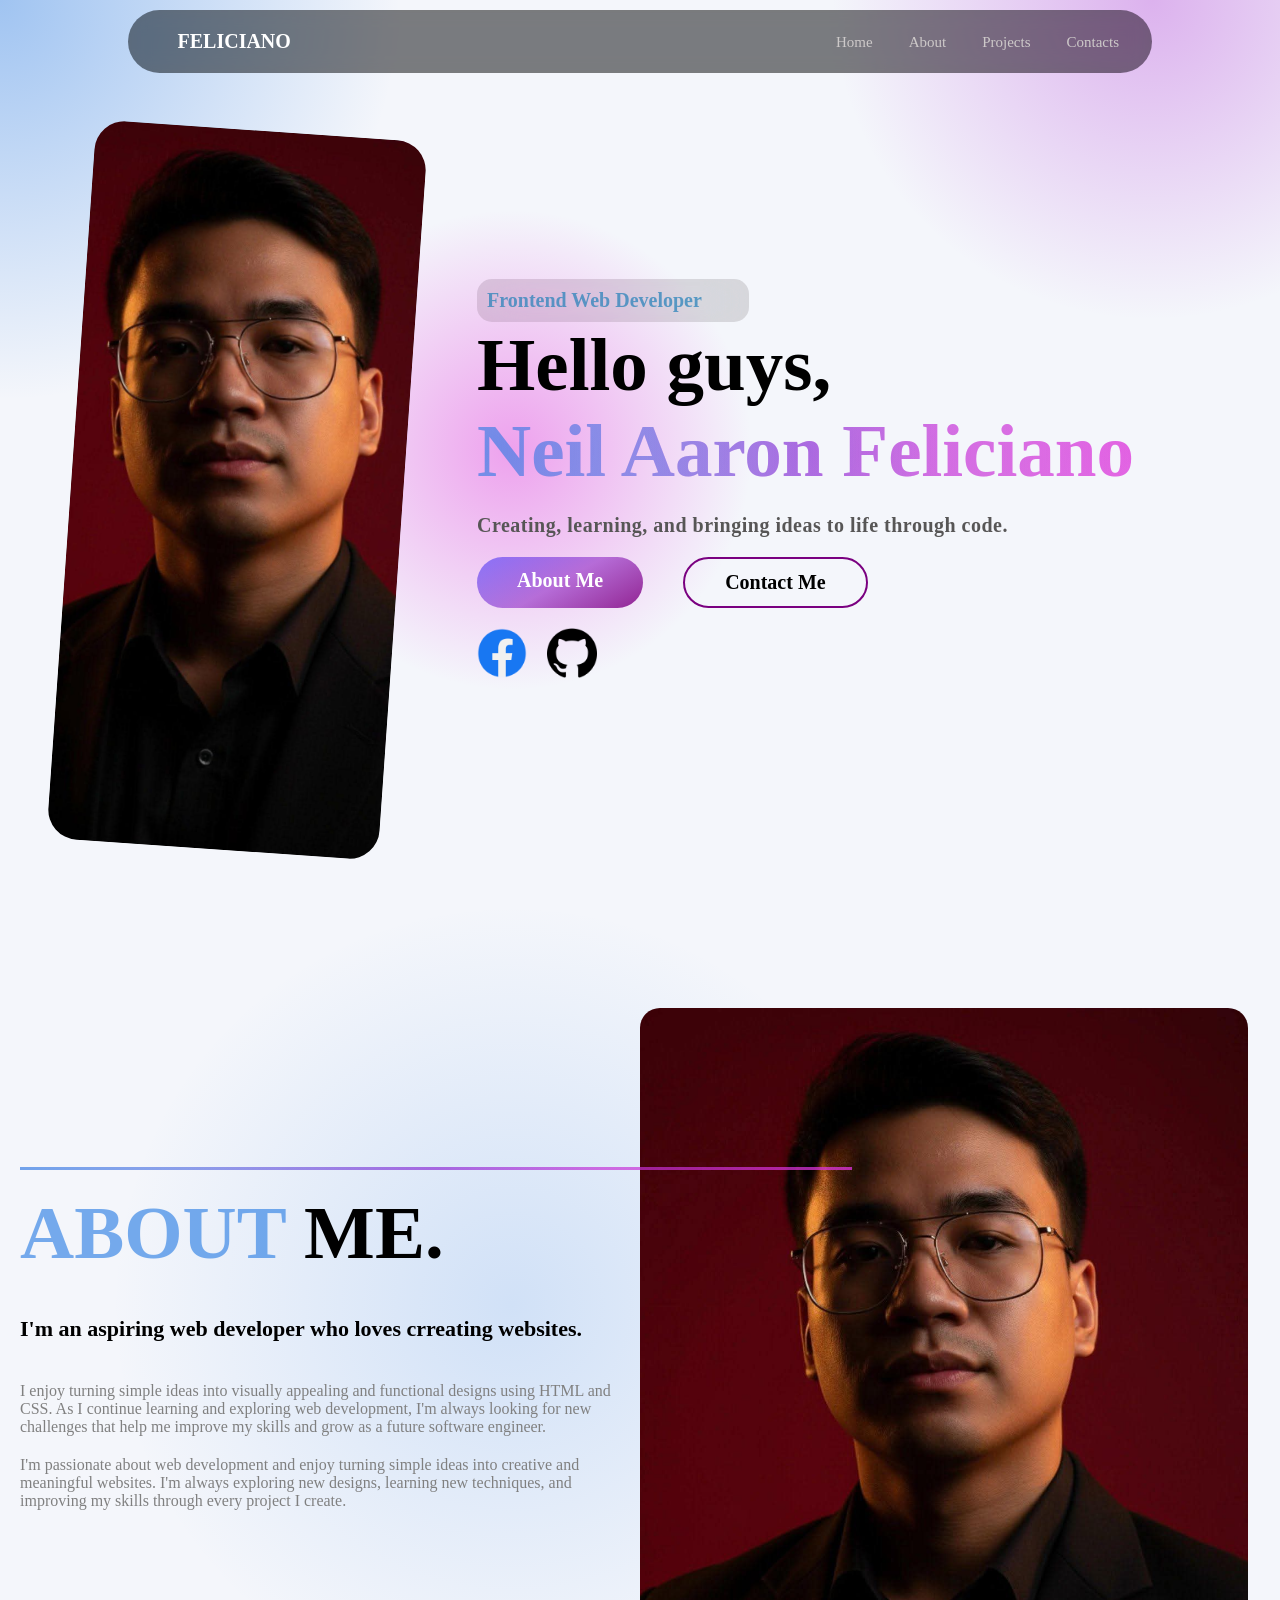
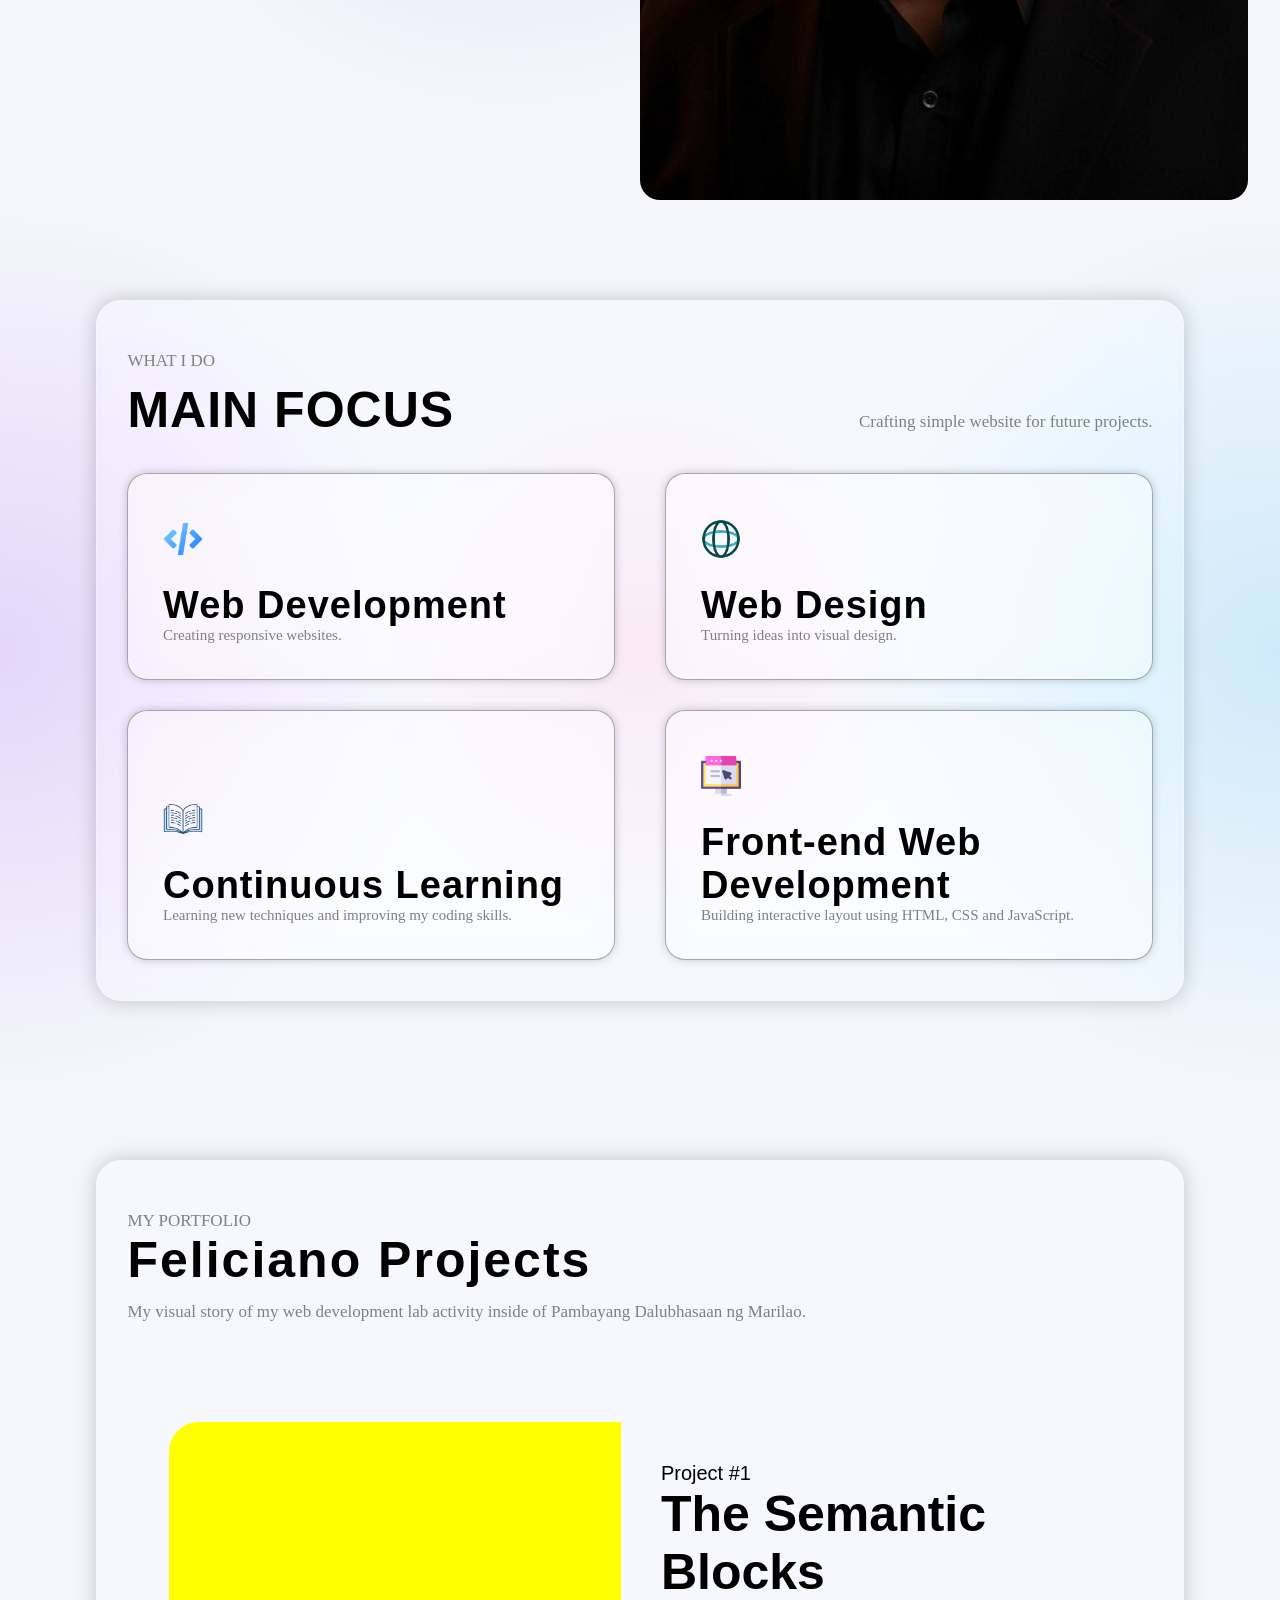
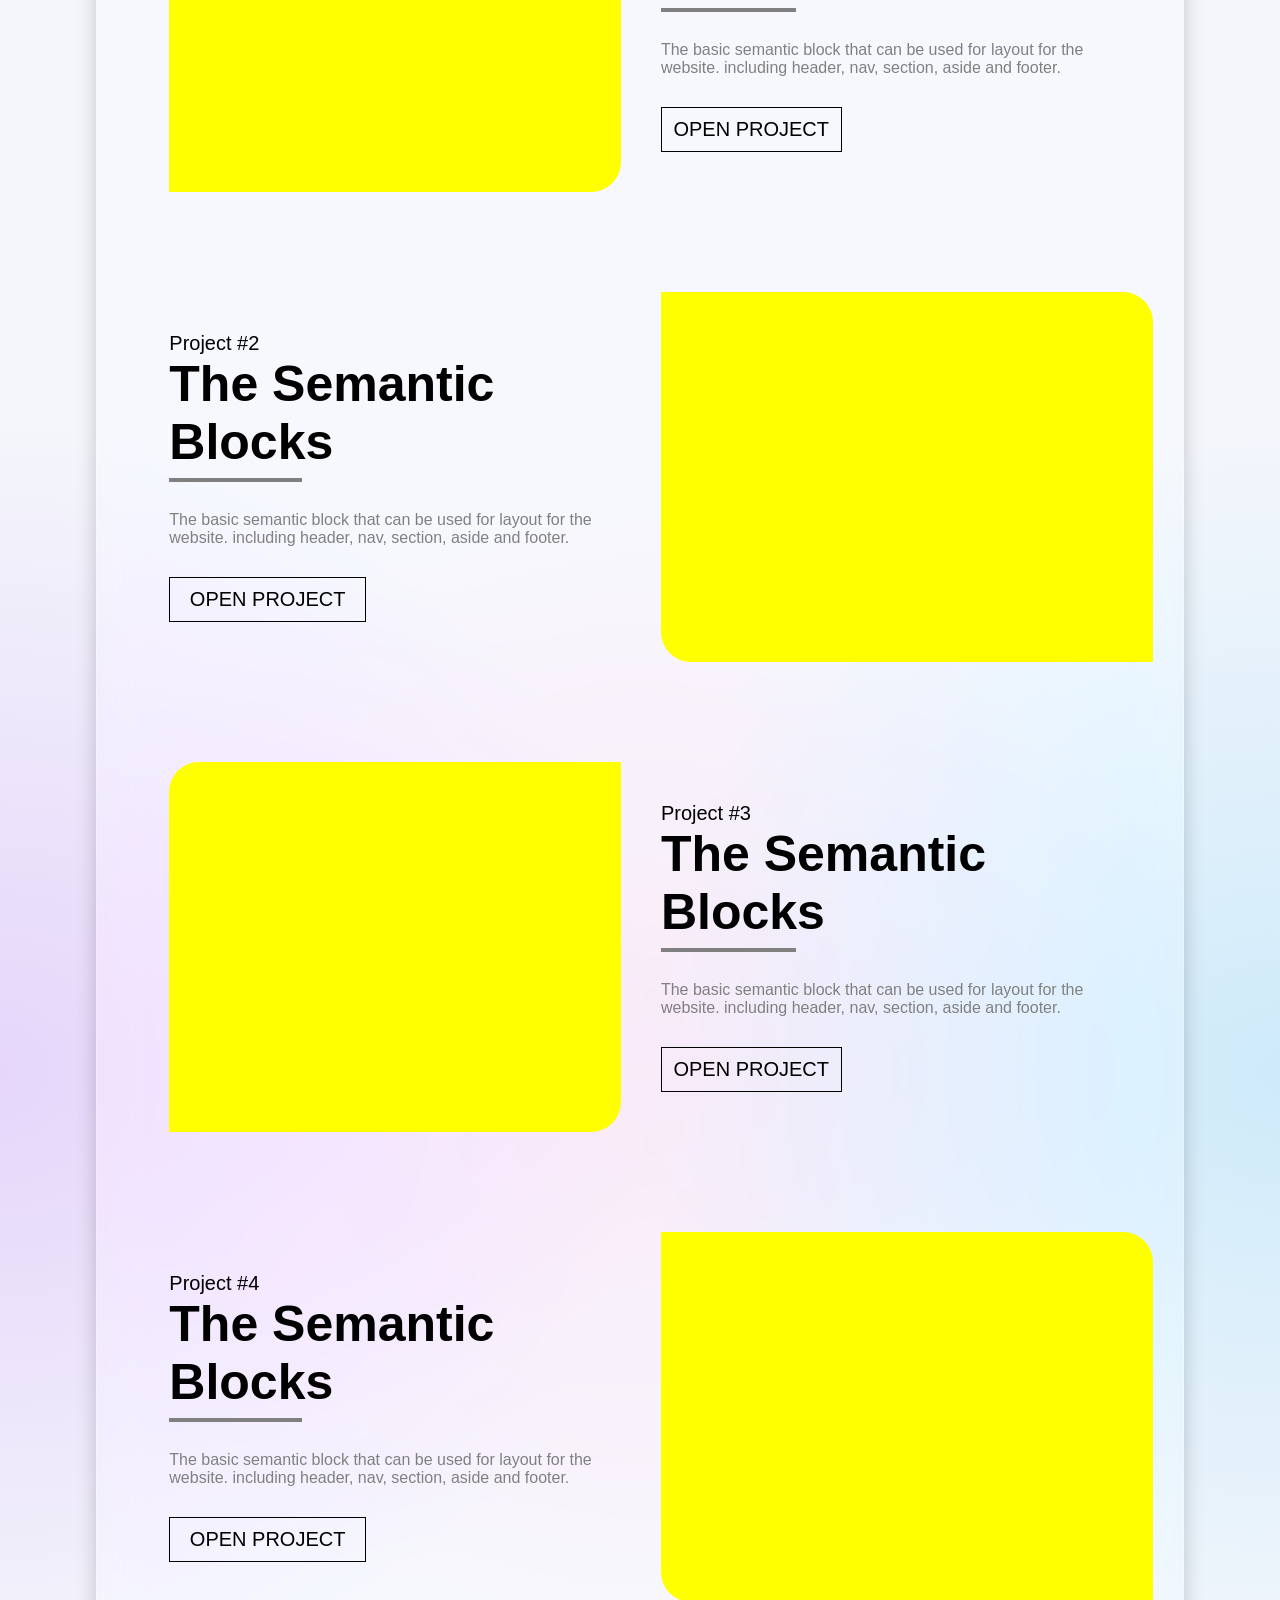
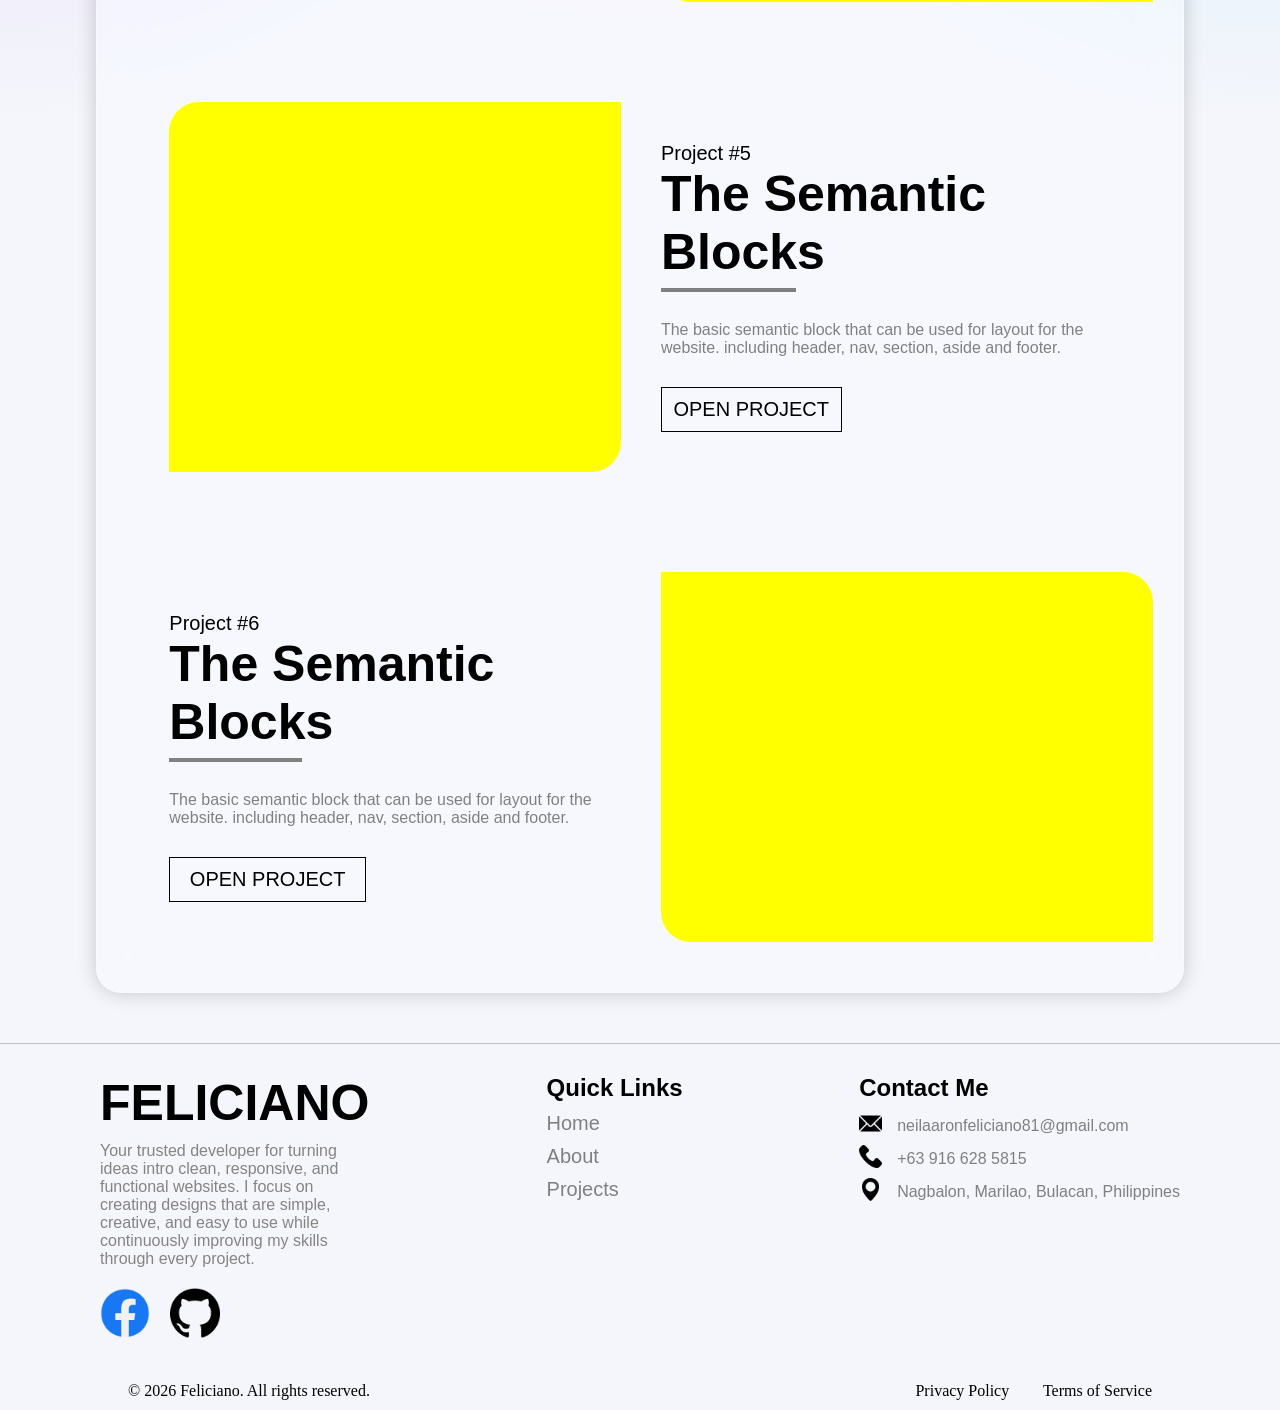
==== commit 507842a9: "Update project numbers in HTML and enhance hover effects in CSS" ====
--- a/home.html
+++ b/home.html
@@ -156,7 +156,7 @@
 
                 <div class="project-b">
                     <div class="project-det-b">
-                        <p class="project-num-b">Project #1</p>
+                        <p class="project-num-b">Project #2</p>
                         <h1>The Semantic Blocks</h1>
                         <p class="project-p-b">The basic semantic block that can be used for layout for the website. including header, nav, section, aside and footer.</p>
                         <a href="">OPEN PROJECT</a>
@@ -173,7 +173,7 @@
                     </div>
 
                     <div class="project-det">
-                        <p class="project-num">Project #1</p>
+                        <p class="project-num">Project #3</p>
                         <h1>The Semantic Blocks</h1>
                         <p class="project-p">The basic semantic block that can be used for layout for the website. including header, nav, section, aside and footer.</p>
 
@@ -183,7 +183,7 @@
 
                 <div class="project-b">
                     <div class="project-det-b">
-                        <p class="project-num-b">Project #1</p>
+                        <p class="project-num-b">Project #4</p>
                         <h1>The Semantic Blocks</h1>
                         <p class="project-p-b">The basic semantic block that can be used for layout for the website. including header, nav, section, aside and footer.</p>
                         <a href="">OPEN PROJECT</a>
@@ -200,7 +200,7 @@
                     </div>
 
                     <div class="project-det">
-                        <p class="project-num">Project #1</p>
+                        <p class="project-num">Project #5</p>
                         <h1>The Semantic Blocks</h1>
                         <p class="project-p">The basic semantic block that can be used for layout for the website. including header, nav, section, aside and footer.</p>
 
@@ -210,7 +210,7 @@
 
                 <div class="project-b">
                     <div class="project-det-b">
-                        <p class="project-num-b">Project #1</p>
+                        <p class="project-num-b">Project #6</p>
                         <h1>The Semantic Blocks</h1>
                         <p class="project-p-b">The basic semantic block that can be used for layout for the website. including header, nav, section, aside and footer.</p>
                         <a href="">OPEN PROJECT</a>
--- a/home.css
+++ b/home.css
@@ -422,6 +422,7 @@
 .info-me::after {
   position: absolute;
   content: "";
+  z-index: 1;
 
   height: 3px;
   width: 130%;
@@ -469,7 +470,14 @@
   background-size: cover;
   background-repeat: no-repeat;
 
+  transition: 0.3s ease;
   border-radius: 20px;
+}
+
+.my-pic:hover {
+  transform: scale(1.04);
+  border: 1px solid rgb(60, 0, 128);
+  box-shadow: 0 0 80px rgb(60, 0, 128);
 }
 
 .blue-col {
@@ -643,8 +651,9 @@
 }
 
 .card:hover {
-  transform: scale(1.03);
-  box-shadow: 0 0 40px rgba(0, 0, 0, 0.5);
+  transform: scale(1.04);
+  border: 1px solid rgb(60, 0, 128);
+  box-shadow: 0 0 40px rgba(107, 0, 128, 0.71);
 }
 
 .card h1 {
@@ -689,14 +698,31 @@
 
 .project-pic {
   background-color: yellow;
-
+  border-radius: 30px 0 30px 0;
+
+  transition: 0.3s ease;
   flex: 1;
+}
+
+.project-pic:hover {
+  transform: scale(1.02);
+  border: 1px solid rgb(60, 0, 128);
+  box-shadow: 0 0 80px rgba(0, 81, 128, 0.626);
 }
 
 .project-pic-b {
   background-color: yellow;
+  background-color: yellow;
+  border-radius: 0 30px 0 30px;
+
+  transition: 0.3s ease;
 
   flex: 1;
+}
+.project-pic-b:hover {
+  transform: scale(1.02);
+  border: 1px solid rgb(60, 0, 128);
+  box-shadow: 0 0 80px rgba(119, 0, 128, 0.591);
 }
 
 .project-det {
@@ -994,6 +1020,47 @@
 }
 
 /* Responsive layouts */
+
+@media (max-width: 1286px) {
+  .project-b a {
+    width: 40%;
+  }
+
+  .project-a a {
+    width: 40%;
+  }
+
+  .project-p::after,
+  .project-p-b::after {
+    bottom: 65px;
+    width: 30%;
+  }
+}
+
+@media (max-width: 1125px) {
+  .project-p::after,
+  .project-p-b::after {
+    bottom: 85px;
+    width: 30%;
+  }
+}
+
+@media (max-width: 894px) {
+  .project-p::after,
+  .project-p-b::after {
+    bottom: 85px;
+    width: 30%;
+  }
+}
+
+@media (max-width: 819px) {
+  .project-p::after,
+  .project-p-b::after {
+    bottom: 85px;
+    width: 30%;
+  }
+}
+
 @media (max-width: 1024px) {
   header {
     width: 92%;
@@ -1031,6 +1098,20 @@
     gap: 40px;
     padding-left: 6%;
     padding-right: 6%;
+  }
+
+  .project-p::after,
+  .project-p-b::after {
+    bottom: 85px;
+    width: 30%;
+  }
+
+  .project-b a {
+    width: 40%;
+  }
+
+  .project-a a {
+    width: 40%;
   }
 }
 
@@ -1236,7 +1317,7 @@
 
   .project-p::after,
   .project-p-b::after {
-    bottom: 0;
+    bottom: 55px;
   }
 
   .contactus {
@@ -1266,6 +1347,15 @@
   }
 }
 
+@media (max-width: 479px) {
+  .project-p::after,
+  .project-p-b::after {
+    bottom: 78px;
+
+    width: 30%;
+  }
+}
+
 @media (max-width: 420px) {
   .contain-a {
     align-items: flex-start;
@@ -1276,6 +1366,27 @@
   .btn {
     display: inline-block;
     max-width: 100%;
+  }
+
+  .quick-nav a {
+    font-size: 17px;
+  }
+
+  .quick-link {
+    margin-bottom: 25px;
+  }
+
+  .contact-me img {
+    height: 18px;
+  }
+
+  .about-fel {
+    margin-bottom: 25px;
+  }
+
+  .btn {
+    width: 100%;
+    font-size: 13px;
   }
 }
 
@@ -1310,3 +1421,25 @@
     padding-right: max(100px, calc((100vw - 1800px) / 2));
   }
 }
+
+@media (max-width: 376px) {
+  .project-p::after {
+    bottom: 80px;
+  }
+
+  .project-p-b::after {
+    bottom: 100px;
+  }
+
+  .quick-nav a {
+    font-size: 17px;
+  }
+
+  .contact-me img {
+    height: 18px;
+  }
+
+  .about-fel {
+    margin-bottom: 25px;
+  }
+}
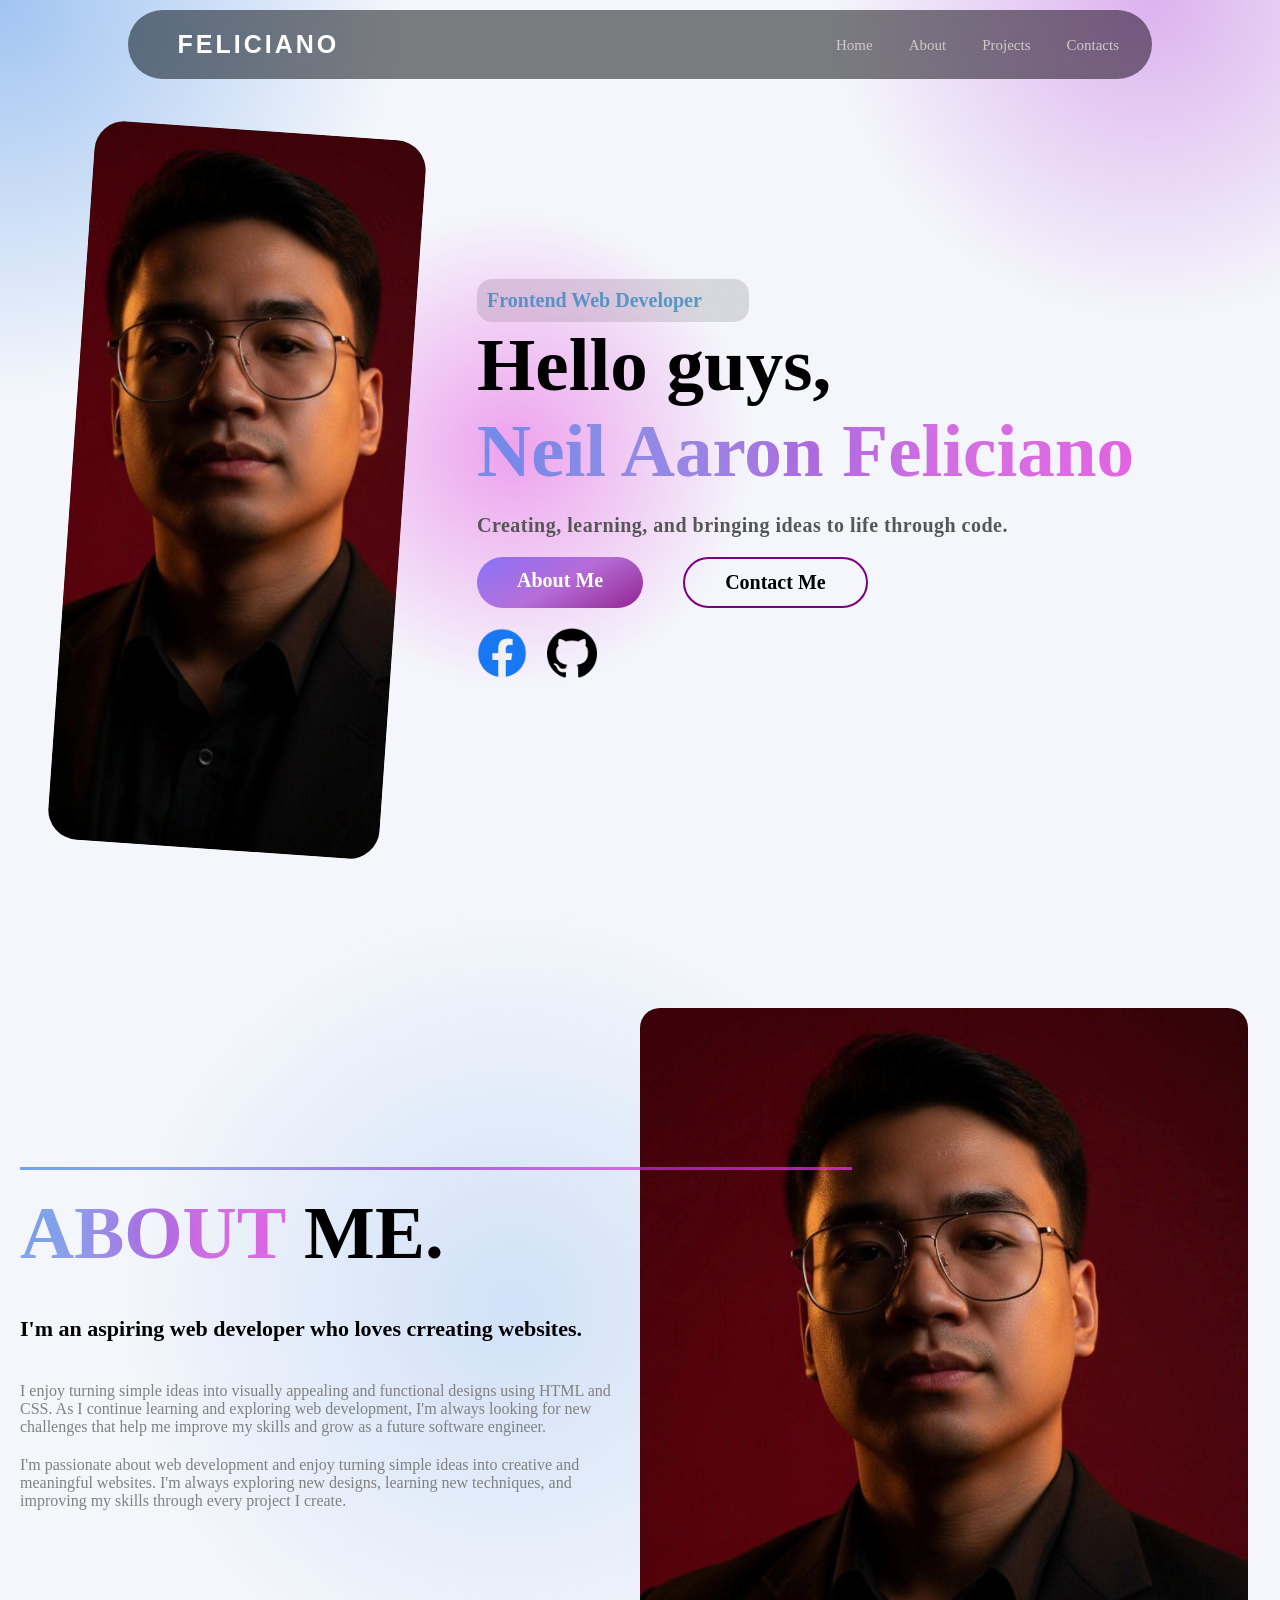
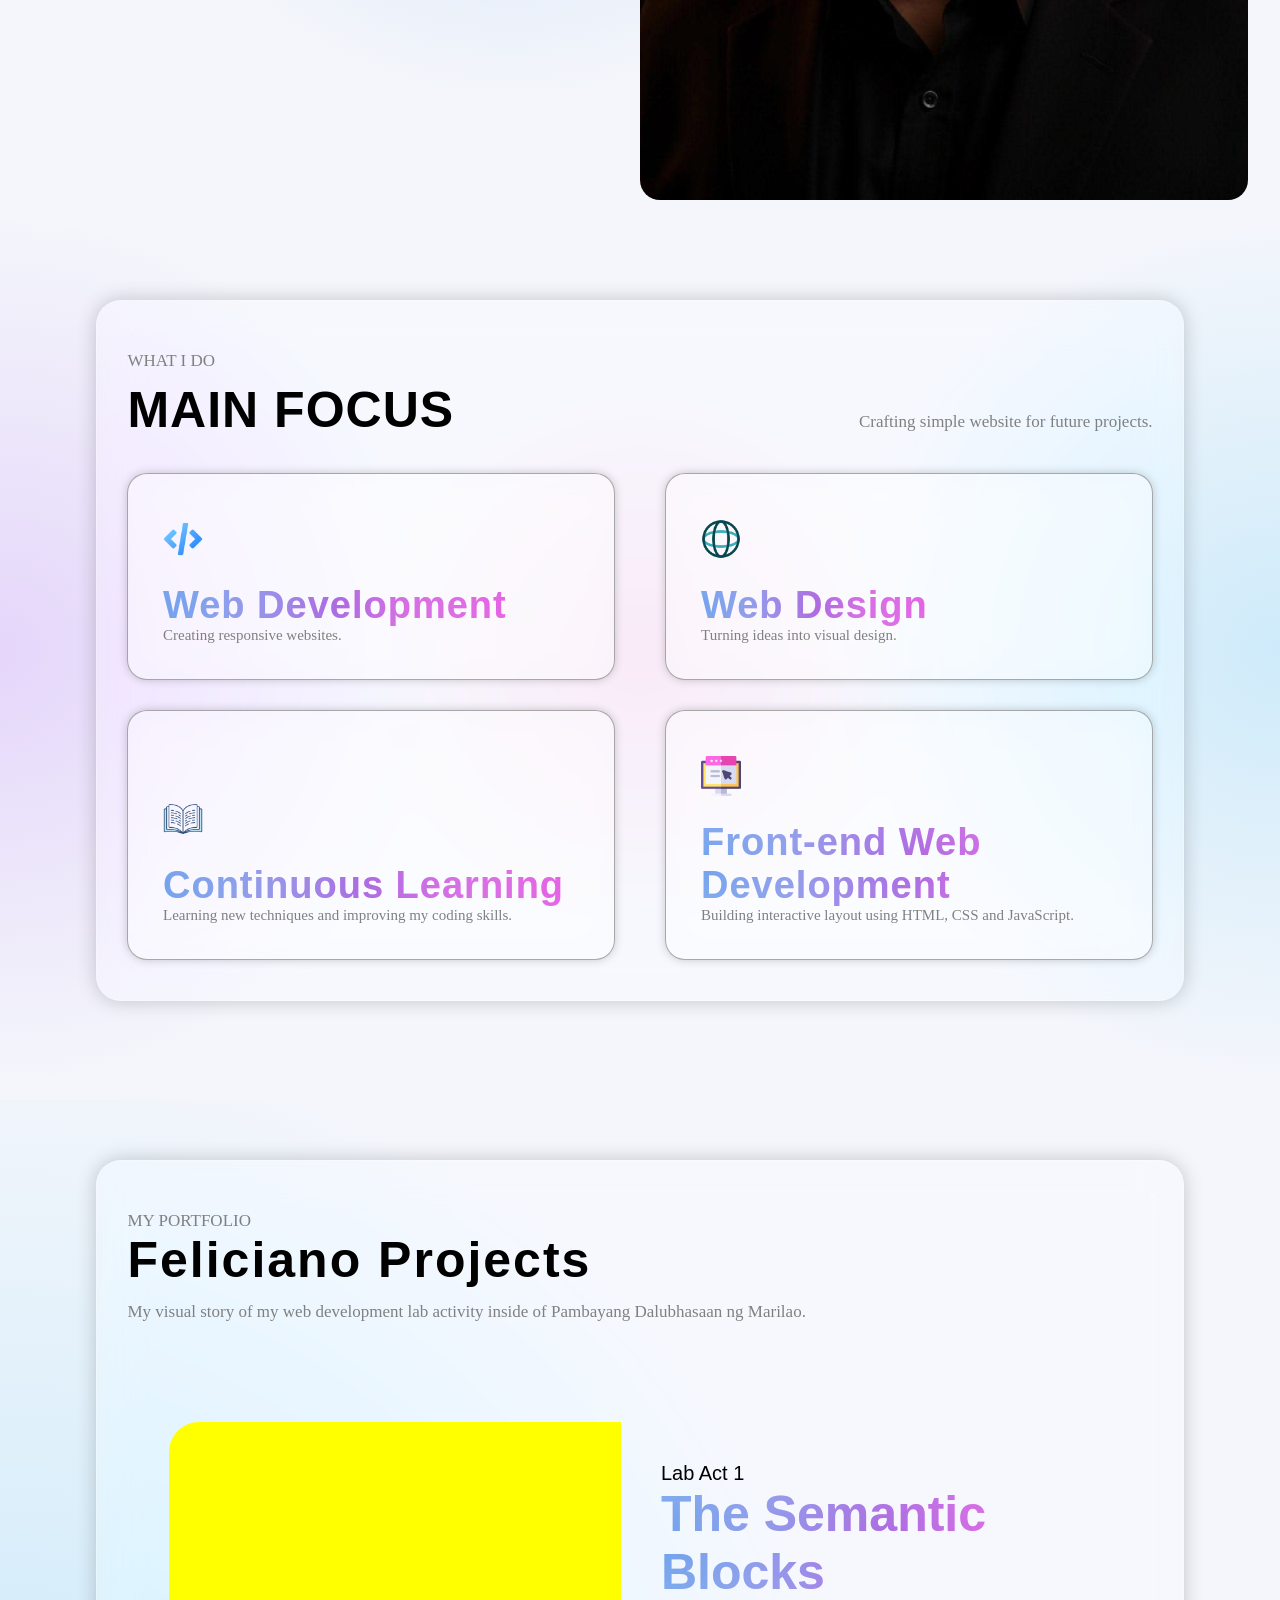
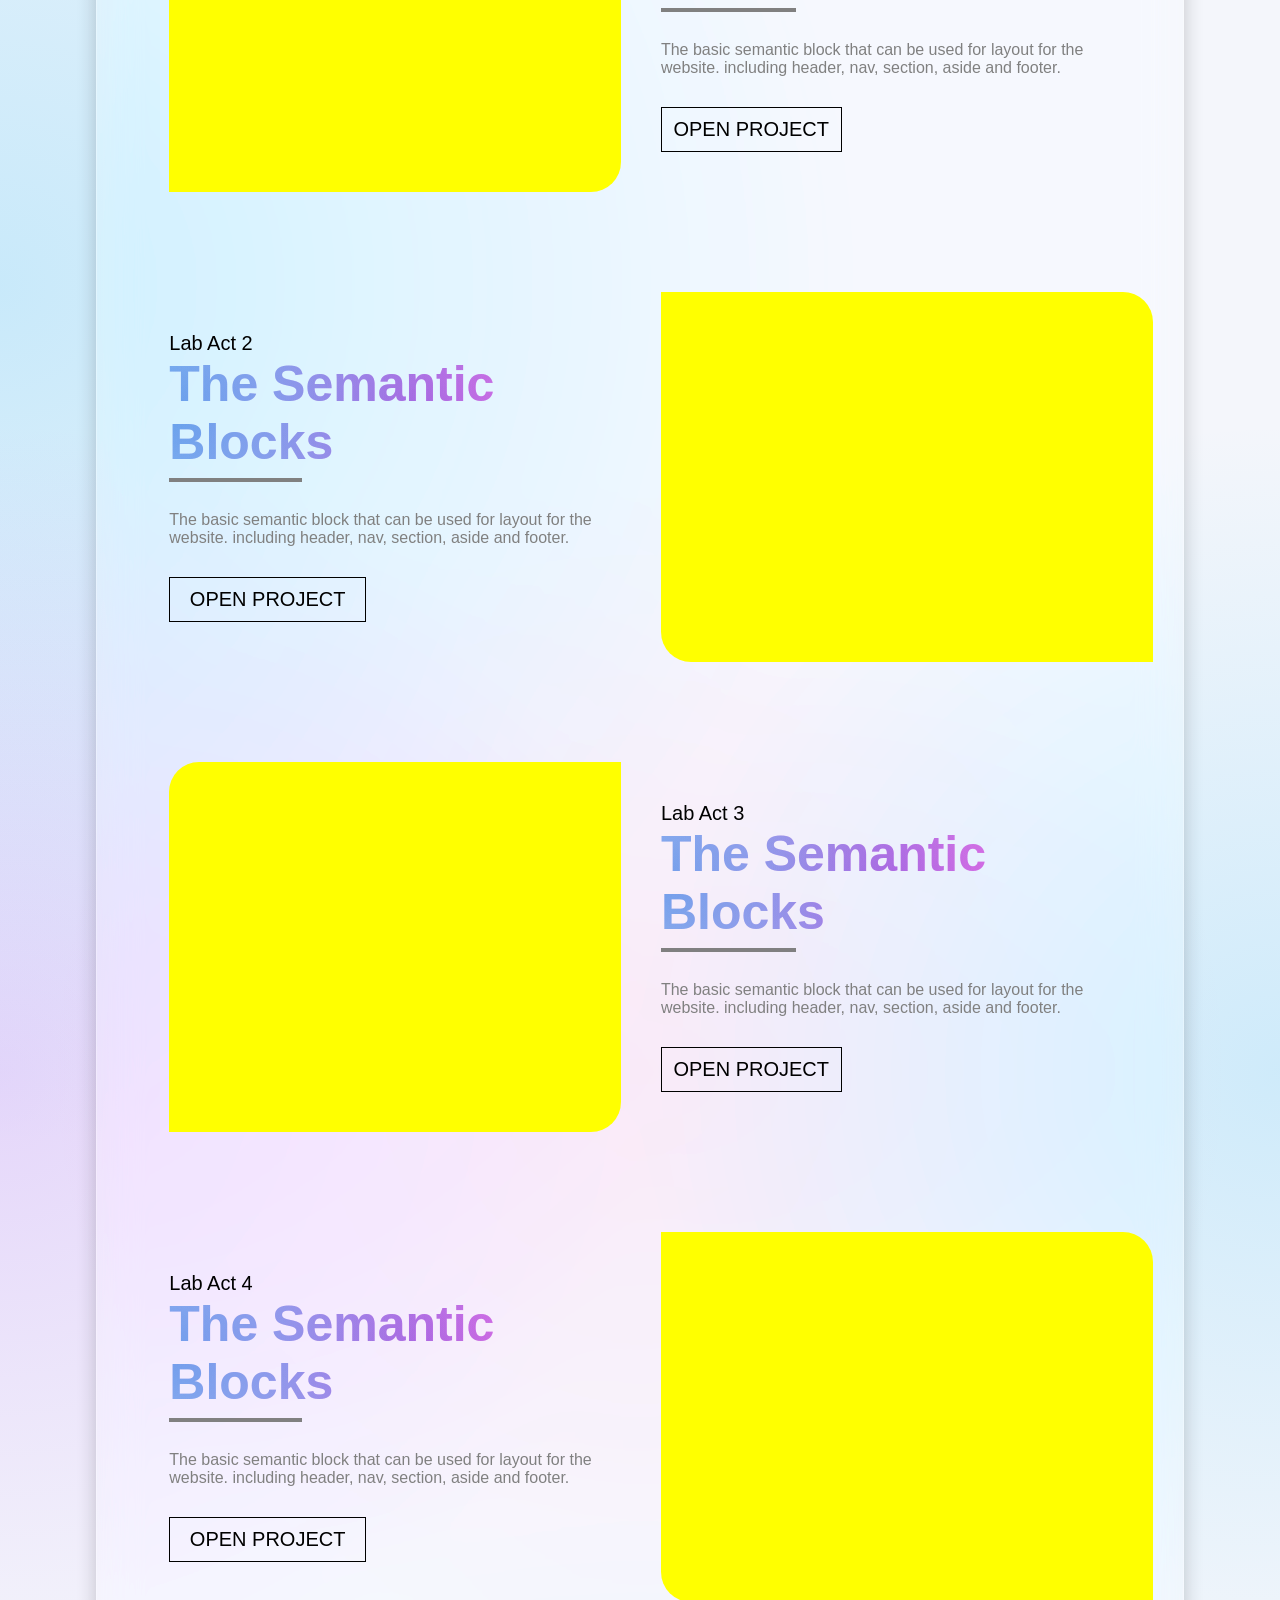
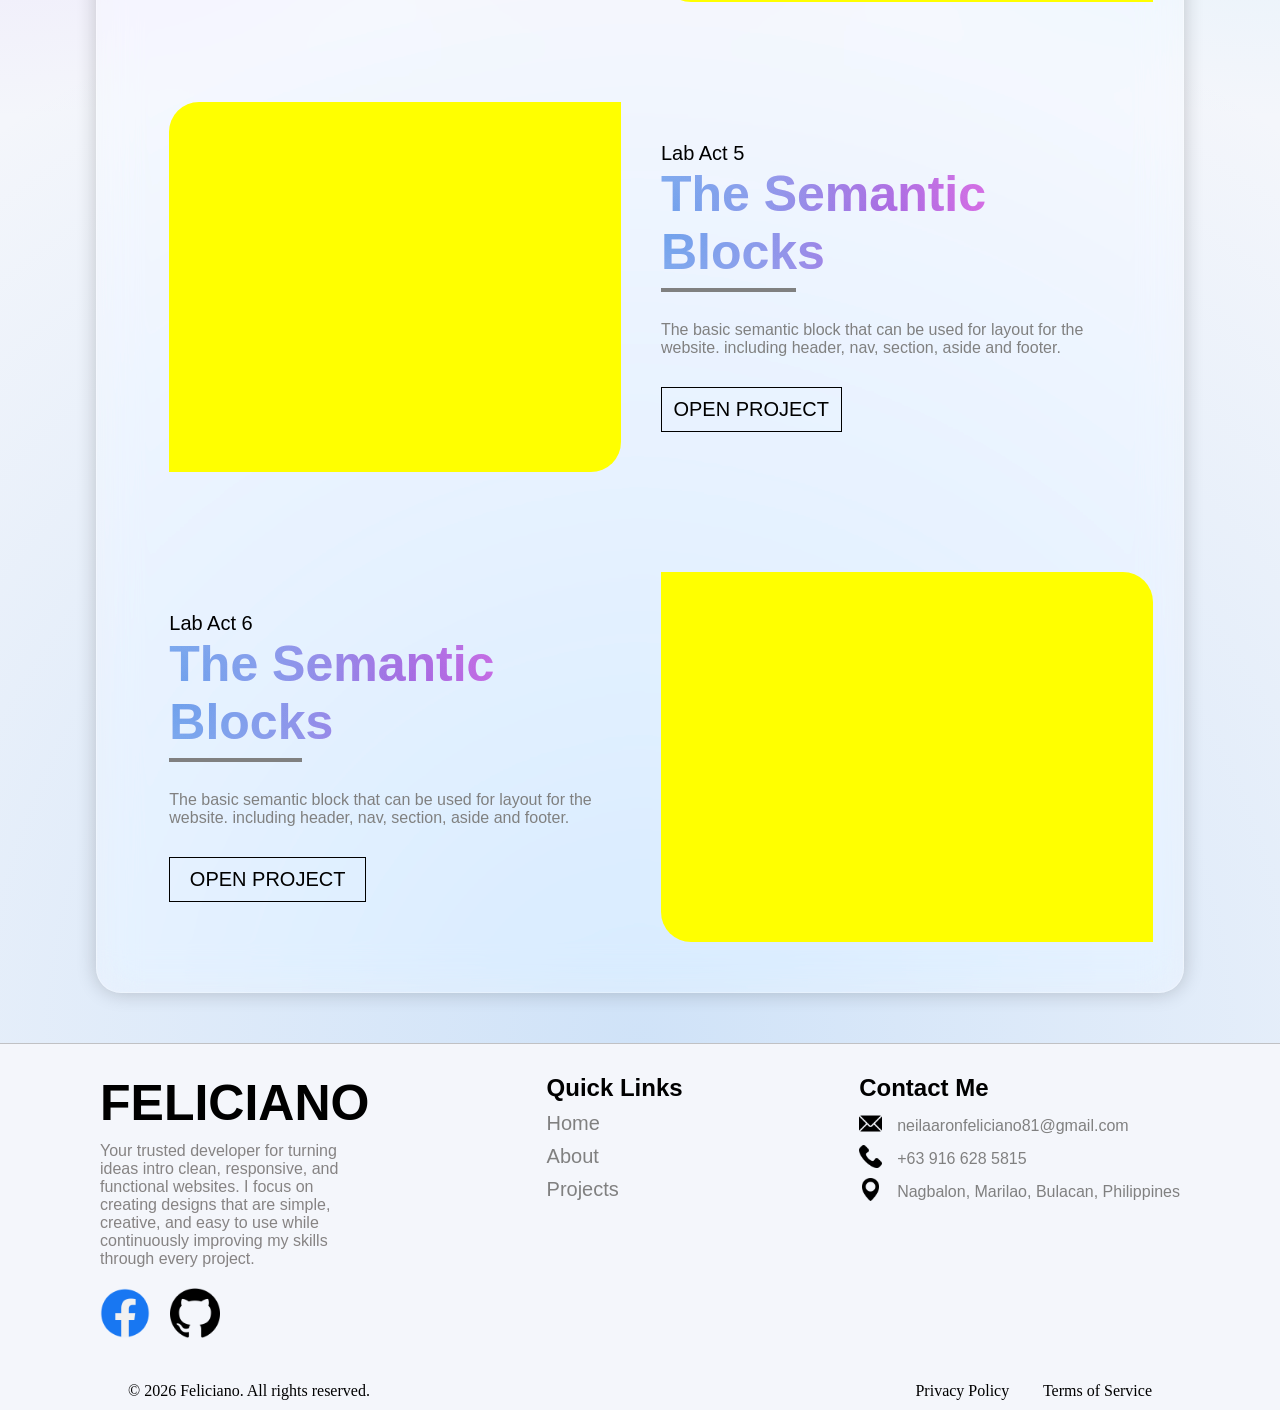
==== commit 36bc2dbd: "Update project numbers in HTML to reflect lab activities" ====
--- a/home.html
+++ b/home.html
@@ -146,7 +146,7 @@
                     </div>
 
                     <div class="project-det">
-                        <p class="project-num">Project #1</p>
+                        <p class="project-num">Lab Act 1</p>
                         <h1>The Semantic Blocks</h1>
                         <p class="project-p">The basic semantic block that can be used for layout for the website. including header, nav, section, aside and footer.</p>
 
@@ -156,7 +156,7 @@
 
                 <div class="project-b">
                     <div class="project-det-b">
-                        <p class="project-num-b">Project #2</p>
+                        <p class="project-num-b">Lab Act 2</p>
                         <h1>The Semantic Blocks</h1>
                         <p class="project-p-b">The basic semantic block that can be used for layout for the website. including header, nav, section, aside and footer.</p>
                         <a href="">OPEN PROJECT</a>
@@ -173,7 +173,7 @@
                     </div>
 
                     <div class="project-det">
-                        <p class="project-num">Project #3</p>
+                        <p class="project-num">Lab Act 3</p>
                         <h1>The Semantic Blocks</h1>
                         <p class="project-p">The basic semantic block that can be used for layout for the website. including header, nav, section, aside and footer.</p>
 
@@ -183,7 +183,7 @@
 
                 <div class="project-b">
                     <div class="project-det-b">
-                        <p class="project-num-b">Project #4</p>
+                        <p class="project-num-b">Lab Act 4</p>
                         <h1>The Semantic Blocks</h1>
                         <p class="project-p-b">The basic semantic block that can be used for layout for the website. including header, nav, section, aside and footer.</p>
                         <a href="">OPEN PROJECT</a>
@@ -200,7 +200,7 @@
                     </div>
 
                     <div class="project-det">
-                        <p class="project-num">Project #5</p>
+                        <p class="project-num">Lab Act 5</p>
                         <h1>The Semantic Blocks</h1>
                         <p class="project-p">The basic semantic block that can be used for layout for the website. including header, nav, section, aside and footer.</p>
 
@@ -210,7 +210,7 @@
 
                 <div class="project-b">
                     <div class="project-det-b">
-                        <p class="project-num-b">Project #6</p>
+                        <p class="project-num-b">Lab Act 6</p>
                         <h1>The Semantic Blocks</h1>
                         <p class="project-p-b">The basic semantic block that can be used for layout for the website. including header, nav, section, aside and footer.</p>
                         <a href="">OPEN PROJECT</a>
--- a/home.css
+++ b/home.css
@@ -47,8 +47,11 @@
   text-decoration: none;
   color: white;
 
-  font-size: 20px;
-  font-family: Arial Rounded mt;
+  font-size: 25px;
+  font-family: Impact, Haettenschweiler, "Arial Narrow Bold", sans-serif;
+
+  letter-spacing: 3px;
+
   font-weight: 600;
 
   margin: 0 3%;
@@ -481,7 +484,13 @@
 }
 
 .blue-col {
-  color: #3584e5ac;
+  background:
+    radial-gradient(circle at left, #3584e5ac, transparent 70%),
+    radial-gradient(circle at center, #ad2cd4a0, transparent 120%),
+    radial-gradient(circle at right, #e535dcbc, transparent 80%);
+
+  -webkit-background-clip: text;
+  -webkit-text-fill-color: transparent;
 }
 
 .sec-2 {
@@ -531,7 +540,21 @@
       rgba(56, 189, 248, 0.2),
       transparent 32%
     ),
-    radial-gradient(circle at 50% 50%, rgba(236, 72, 153, 0.1), transparent 35%);
+    radial-gradient(
+      circle at 50% 50%,
+      rgba(236, 72, 153, 0.1),
+      transparent 35%
+    ),
+    radial-gradient(
+      circle at 0% 25%,
+      rgba(56, 191, 248, 0.231),
+      transparent 32%
+    ),
+    radial-gradient(
+      circle at 50% 100%,
+      rgba(72, 154, 236, 0.21),
+      transparent 35%
+    );
 }
 
 .main-content {
@@ -663,7 +686,13 @@
   letter-spacing: 1px;
   transition: 0.3s ease;
 
-  color: black;
+  background:
+    radial-gradient(circle at left, #3584e5ac, transparent 70%),
+    radial-gradient(circle at center, #ad2cd4a0, transparent 120%),
+    radial-gradient(circle at right, #e535dcbc, transparent 80%);
+
+  -webkit-background-clip: text;
+  -webkit-text-fill-color: transparent;
 }
 
 .card p {
@@ -754,12 +783,28 @@
   font-size: 50px;
   font-family: Impact, Haettenschweiler, "Arial Narrow Bold", sans-serif;
 
+  background:
+    radial-gradient(circle at left, #3584e5ac, transparent 70%),
+    radial-gradient(circle at center, #ad2cd4a0, transparent 120%),
+    radial-gradient(circle at right, #e535dcbc, transparent 80%);
+
+  -webkit-background-clip: text;
+  -webkit-text-fill-color: transparent;
+
   margin-bottom: 30px;
 }
 
 .project-det-b h1 {
   font-size: 50px;
   font-family: Impact, Haettenschweiler, "Arial Narrow Bold", sans-serif;
+
+  background:
+    radial-gradient(circle at left, #3584e5ac, transparent 70%),
+    radial-gradient(circle at center, #ad2cd4a0, transparent 120%),
+    radial-gradient(circle at right, #e535dcbc, transparent 80%);
+
+  -webkit-background-clip: text;
+  -webkit-text-fill-color: transparent;
 
   margin-bottom: 30px;
 }
@@ -1443,3 +1488,11 @@
     margin-bottom: 25px;
   }
 }
+
+@media (max-width: 392px) {
+  header {
+    display: flex;
+    flex-direction: column;
+    align-items: center;
+  }
+}
